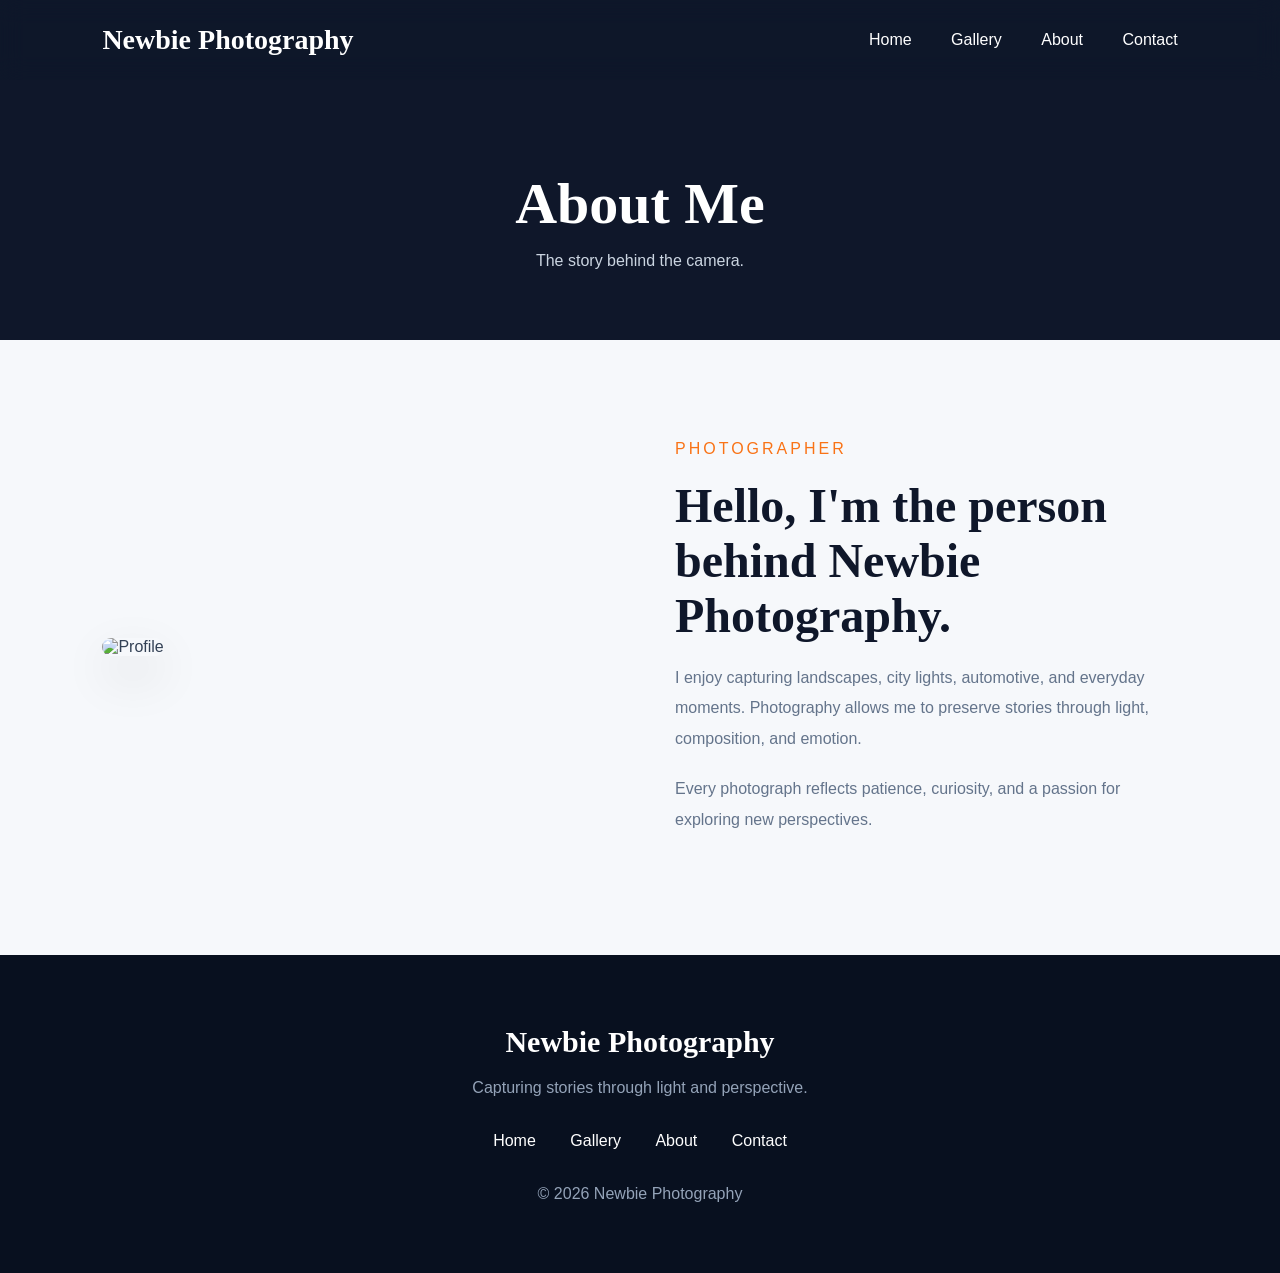
==== about.html @ ba55e7eb "Newbie Photography V2" ====
<!DOCTYPE html>
<html lang="en">

<head>

<meta charset="UTF-8">
<meta name="viewport" content="width=device-width, initial-scale=1.0">

<title>Newbie Photography</title>

<meta name="description" content="Photography portfolio showcasing landscape, street, automotive, nature, and night photography.">

<meta name="keywords" content="Photography, Portfolio, Landscape, Street, Automotive, Nature">

<meta name="author" content="Newbie Photography">

<link rel="icon" href="assets/logo/favicon.png">

<link rel="preconnect" href="https://fonts.googleapis.com">
<link rel="preconnect" href="https://fonts.gstatic.com" crossorigin>

<link rel="stylesheet" href="css/style.css">
<link rel="stylesheet" href="css/responsive.css">

</head>

<body>

<header>

    <div class="logo">Newbie Photography</div>

    <nav id="navbar">

        <a href="index.html">Home</a>
        <a href="gallery.html">Gallery</a>
        <a href="about.html">About</a>
        <a href="contact.html">Contact</a>

    </nav>

    <div class="menu-btn" id="menuBtn">
        ☰
    </div>

</header>

<section class="page-title">

<h1>About Me</h1>

<p>The story behind the camera.</p>

</section>

<section class="about-page">

<div class="about-image">

<img src="assets/images/profile.jpg" alt="Profile">

</div>

<div class="about-info">

<span>Photographer</span>

<h2>Hello, I'm the person behind Newbie Photography.</h2>

<p>

I enjoy capturing landscapes, city lights, automotive, and everyday moments.
Photography allows me to preserve stories through light, composition, and emotion.

</p>

<p>

Every photograph reflects patience, curiosity, and a passion for exploring new perspectives.

</p>

</div>

</section>

<footer>

<h3>Newbie Photography</h3>

<p>Capturing stories through light and perspective.</p>

<div class="footer-menu">

<a href="index.html">Home</a>
<a href="gallery.html">Gallery</a>
<a href="about.html">About</a>
<a href="contact.html">Contact</a>

</div>

<p>© 2026 Newbie Photography</p>

</footer>

</body>
</html>
---- css/style.css ----
*{
    margin:0;
    padding:0;
    box-sizing:border-box;
}

html{
    scroll-behavior:smooth;
}

body{
    font-family:'Poppins',sans-serif;
    background:#F6F8FB;
    color:#334155;
}

/* HEADER */

header{

position:fixed;

top:0;

left:0;

width:100%;

padding:24px 8%;

display:flex;

justify-content:space-between;

align-items:center;

z-index:1000;

background:rgba(15,23,42,.65);

backdrop-filter:blur(12px);

transition:.3s;

}

.logo{

font-size:28px;

font-weight:700;

font-family:'Playfair Display',serif;

color:white;

}

nav a{

margin-left:35px;

text-decoration:none;

color:white;

font-weight:500;

transition:.3s;

}

nav a:hover{

color:#F97316;

}

/* HERO */

.hero{

height:100vh;

background:url("../assets/images/hero.jpg") center center/cover;

display:flex;

align-items:center;

padding:0 8%;

position:relative;

}

.overlay{

position:absolute;

inset:0;

background:linear-gradient(
to right,
rgba(15,23,42,.85),
rgba(15,23,42,.35)
);

}

.hero-content{

position:relative;

width:700px;

margin-left:8%;

color:white;

}

.subtitle{

letter-spacing:4px;

text-transform:uppercase;

color:#F97316;

margin-bottom:18px;

}

.hero h1{

font-size:72px;

line-height:1.1;

font-family:'Playfair Display',serif;

margin-bottom:25px;

}

.description{

font-size:18px;

line-height:1.9;

max-width:600px;

margin-bottom:40px;

color:#E2E8F0;

}

.btn{

display:inline-block;

padding:16px 38px;

background:#F97316;

color:white;

text-decoration:none;

border-radius:50px;

transition:.3s;

}

.btn:hover{

background:#EA580C;

transform:translateY(-5px);

}

/* SECTION */

section{

padding:100px 8%;

}

.section-title{

text-align:center;

margin-bottom:60px;

}

.section-title span{

color:#F97316;

text-transform:uppercase;

letter-spacing:3px;

font-size:14px;

}

.section-title h2{

font-size:42px;

margin-top:10px;

font-family:'Playfair Display',serif;

color:#0F172A;

}

/* CATEGORY */

.category-grid{

display:grid;

grid-template-columns:repeat(3,1fr);

gap:30px;

}

.category-card{

background:white;

padding:35px;

border-radius:20px;

box-shadow:0 15px 40px rgba(0,0,0,.06);

transition:.35s;

}

.category-card:hover{

transform:translateY(-8px);

}

.category-card h3{

margin-bottom:15px;

color:#0F172A;

}

.category-card p{

color:#64748B;

line-height:1.8;

}

/* GALLERY */

.gallery-grid{

display:grid;

grid-template-columns:repeat(2,1fr);

gap:20px;

}

.gallery-grid img{

width:100%;

height:340px;

object-fit:cover;

border-radius:20px;

transition:.35s;

cursor:pointer;

}

.gallery-grid img:hover{

transform:scale(1.03);

}

/* STATS */

.stats{

background:#0F172A;

display:grid;

grid-template-columns:repeat(3,1fr);

text-align:center;

padding:80px 8%;

border-radius:24px;

margin:80px;

}

.stat h2{

font-size:48px;

color:#F97316;

margin-bottom:10px;

}

.stat p{

color:#CBD5E1;

}

.gallery-grid a{
    display:block;
    overflow:hidden;
    border-radius:22px;
}

.gallery-grid img{
    width:100%;
    height:320px;
    object-fit:cover;
    transition:0.4s ease;
    cursor:pointer;
}

.gallery-grid img:hover{
    transform:scale(1.05);
}

/* ABOUT */

.about-preview{

padding:120px 8%;

text-align:center;

}

.about-content{

max-width:760px;

margin:auto;

}

.about-content span{

color:#F97316;

letter-spacing:3px;

text-transform:uppercase;

}

.about-content h2{

font-size:44px;

font-family:'Playfair Display',serif;

margin:20px 0;

color:#0F172A;

}

.about-content p{

line-height:1.9;

color:#64748B;

margin-bottom:35px;

}

/* CTA */

.cta{

background:#0F172A;

padding:100px 8%;

text-align:center;

color:white;

}

.cta h2{

font-size:46px;

font-family:'Playfair Display',serif;

margin-bottom:20px;

}

.cta p{

margin-bottom:35px;

color:#CBD5E1;

}

/* FOOTER */

footer{

padding:70px 8%;

background:#08101F;

text-align:center;

}

footer h3{

color:white;

font-family:'Playfair Display',serif;

font-size:30px;

margin-bottom:20px;

}

footer p{

color:#94A3B8;

}

.footer-menu{

margin:35px 0;

}

.footer-menu a{

margin:0 15px;

color:white;

text-decoration:none;

transition:.3s;

}

.footer-menu a:hover{

color:#F97316;

}

/* TOP BUTTON */

#topBtn{

position:fixed;

right:25px;

bottom:25px;

width:50px;

height:50px;

border:none;

border-radius:50%;

background:#F97316;

color:white;

font-size:22px;

cursor:pointer;

display:none;

}

/* PAGE TITLE */

.page-title{

padding-top:170px;
padding-bottom:70px;

background:#0F172A;

color:white;

text-align:center;

}

.page-title h1{

font-size:58px;

font-family:'Playfair Display',serif;

margin-bottom:15px;

}

.page-title p{

color:#CBD5E1;

}

/* GALLERY */

.gallery-page{

padding:80px 8%;

}

.gallery-grid-page{

display:grid;

grid-template-columns:repeat(4,1fr);

gap:25px;

}

.gallery-grid-page a{

display:block;

overflow:hidden;

border-radius:22px;

}

.gallery-grid-page img{

width:100%;

height:300px;

object-fit:cover;

transition:.35s;

}

.gallery-grid-page img:hover{

transform:scale(1.05);

}

/* ABOUT PAGE */

.about-page{

display:grid;

grid-template-columns:1fr 1fr;

gap:70px;

padding:100px 8%;

align-items:center;

}

.about-image img{

width:100%;

border-radius:24px;

box-shadow:0 20px 50px rgba(0,0,0,.12);

}

.about-info span{

color:#F97316;

letter-spacing:3px;

text-transform:uppercase;

}

.about-info h2{

font-size:48px;

margin:20px 0;

font-family:'Playfair Display',serif;

color:#0F172A;

}

.about-info p{

line-height:1.9;

color:#64748B;

margin-bottom:20px;

}

/* CONTACT */

.contact-page{

display:grid;

grid-template-columns:1fr 1fr;

gap:70px;

padding:100px 8%;

}

.contact-info h2{

font-size:42px;

font-family:'Playfair Display',serif;

margin-bottom:20px;

color:#0F172A;

}

.contact-info>p{

color:#64748B;

line-height:1.8;

margin-bottom:40px;

}

.contact-item{

margin-bottom:30px;

}

.contact-item h3{

margin-bottom:8px;

color:#F97316;

}

.contact-item p{

color:#475569;

}

.contact-form{

background:white;

padding:40px;

border-radius:24px;

box-shadow:0 20px 40px rgba(0,0,0,.08);

}

.contact-form form{

display:flex;

flex-direction:column;

gap:20px;

}

.contact-form input,
.contact-form textarea{

padding:16px;

border:1px solid #E2E8F0;

border-radius:14px;

font-size:15px;

font-family:'Poppins',sans-serif;

outline:none;

transition:.3s;

}

.contact-form input:focus,
.contact-form textarea:focus{

border-color:#F97316;

}

.contact-form button{

border:none;

cursor:pointer;

}

.menu-btn{
    display:none;
    font-size:32px;
    color:white;
    cursor:pointer;
}

header.active{
    background:#0F172A;
}
---- css/responsive.css ----
@media (max-width:768px){

    header{
        padding:20px;
    }

    nav{
        display:none;
    }

    .hero-content{
        margin:30px;
        width:auto;
    }

    .hero h1{
        font-size:44px;
    }

    .description{
        font-size:16px;
    }

    .category-grid{
        grid-template-columns:1fr;
    }

    .gallery-grid{
        grid-template-columns:1fr;
    }

    .stats{
        grid-template-columns:1fr;
        margin:30px;
        gap:40px;
    }

    .about-content h2{
        font-size:34px;
    }

    .cta h2{
        font-size:34px;
    }

    .footer-menu{
        display:flex;
        flex-direction:column;
        gap:18px;
    }

    .gallery-grid-page{
        grid-template-columns:1fr;
    }

.about-page{

grid-template-columns:1fr;

}

.about-info h2{

font-size:34px;

}

.contact-page{

grid-template-columns:1fr;

}

.contact-info h2{

font-size:34px;

}

.contact-form{

padding:25px;

}

.menu-btn{
    display:block;
}

nav{
    display:none;
    position:absolute;
    top:80px;
    left:0;
    width:100%;
    background:#0F172A;
    flex-direction:column;
    padding:25px;
}

nav.active{
    display:flex;
}

nav a{
    margin:15px 0;
}

}
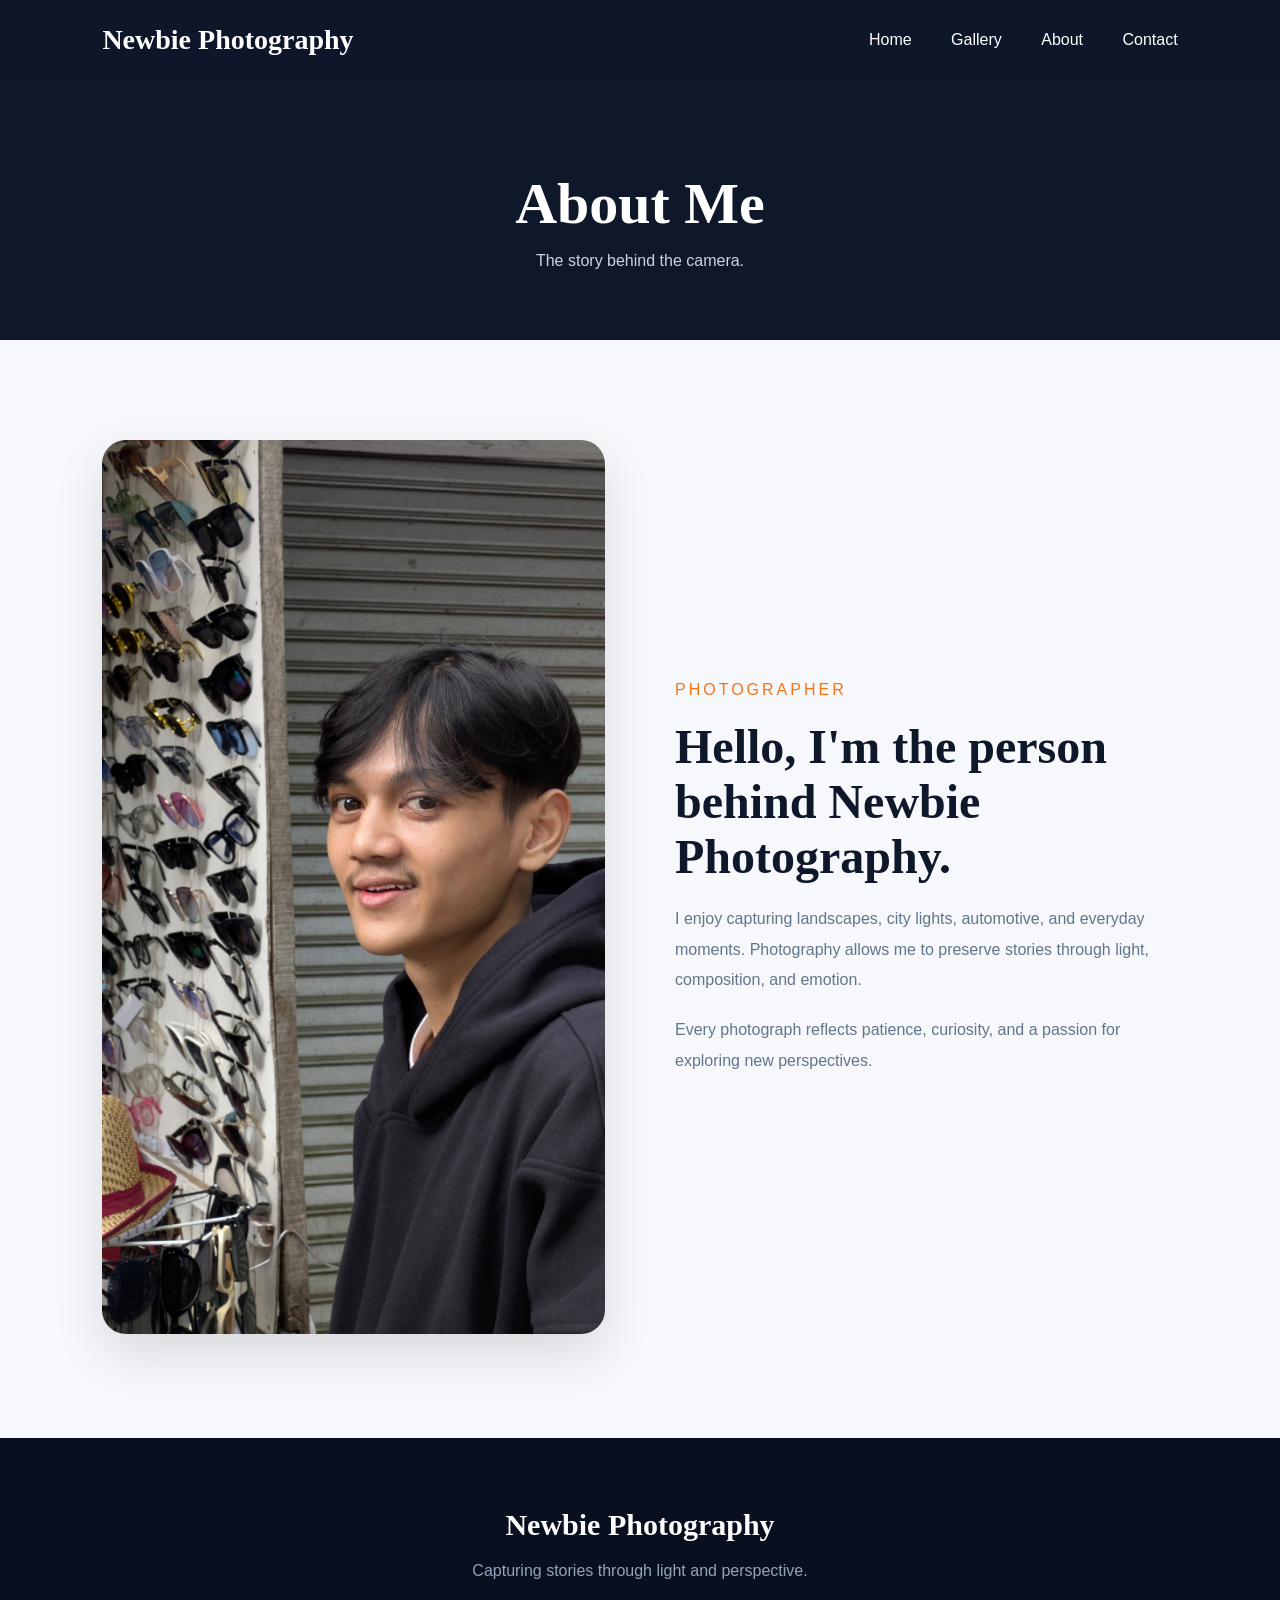
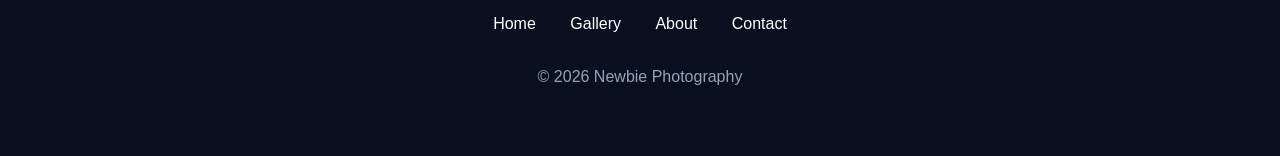
==== commit 113ffe12: "Update website" ====
--- a/about.html
+++ b/about.html
@@ -84,6 +84,8 @@
 
 </section>
 
+<script src="js/script.js"></script>
+
 <footer>
 
 <h3>Newbie Photography</h3>
--- a/css/responsive.css
+++ b/css/responsive.css
@@ -106,4 +106,10 @@
     margin:15px 0;
 }
 
+.hero{
+
+    background:url("../assets/images/hero-mobile.jpg") center center/cover no-repeat;
+
+}
+
 }
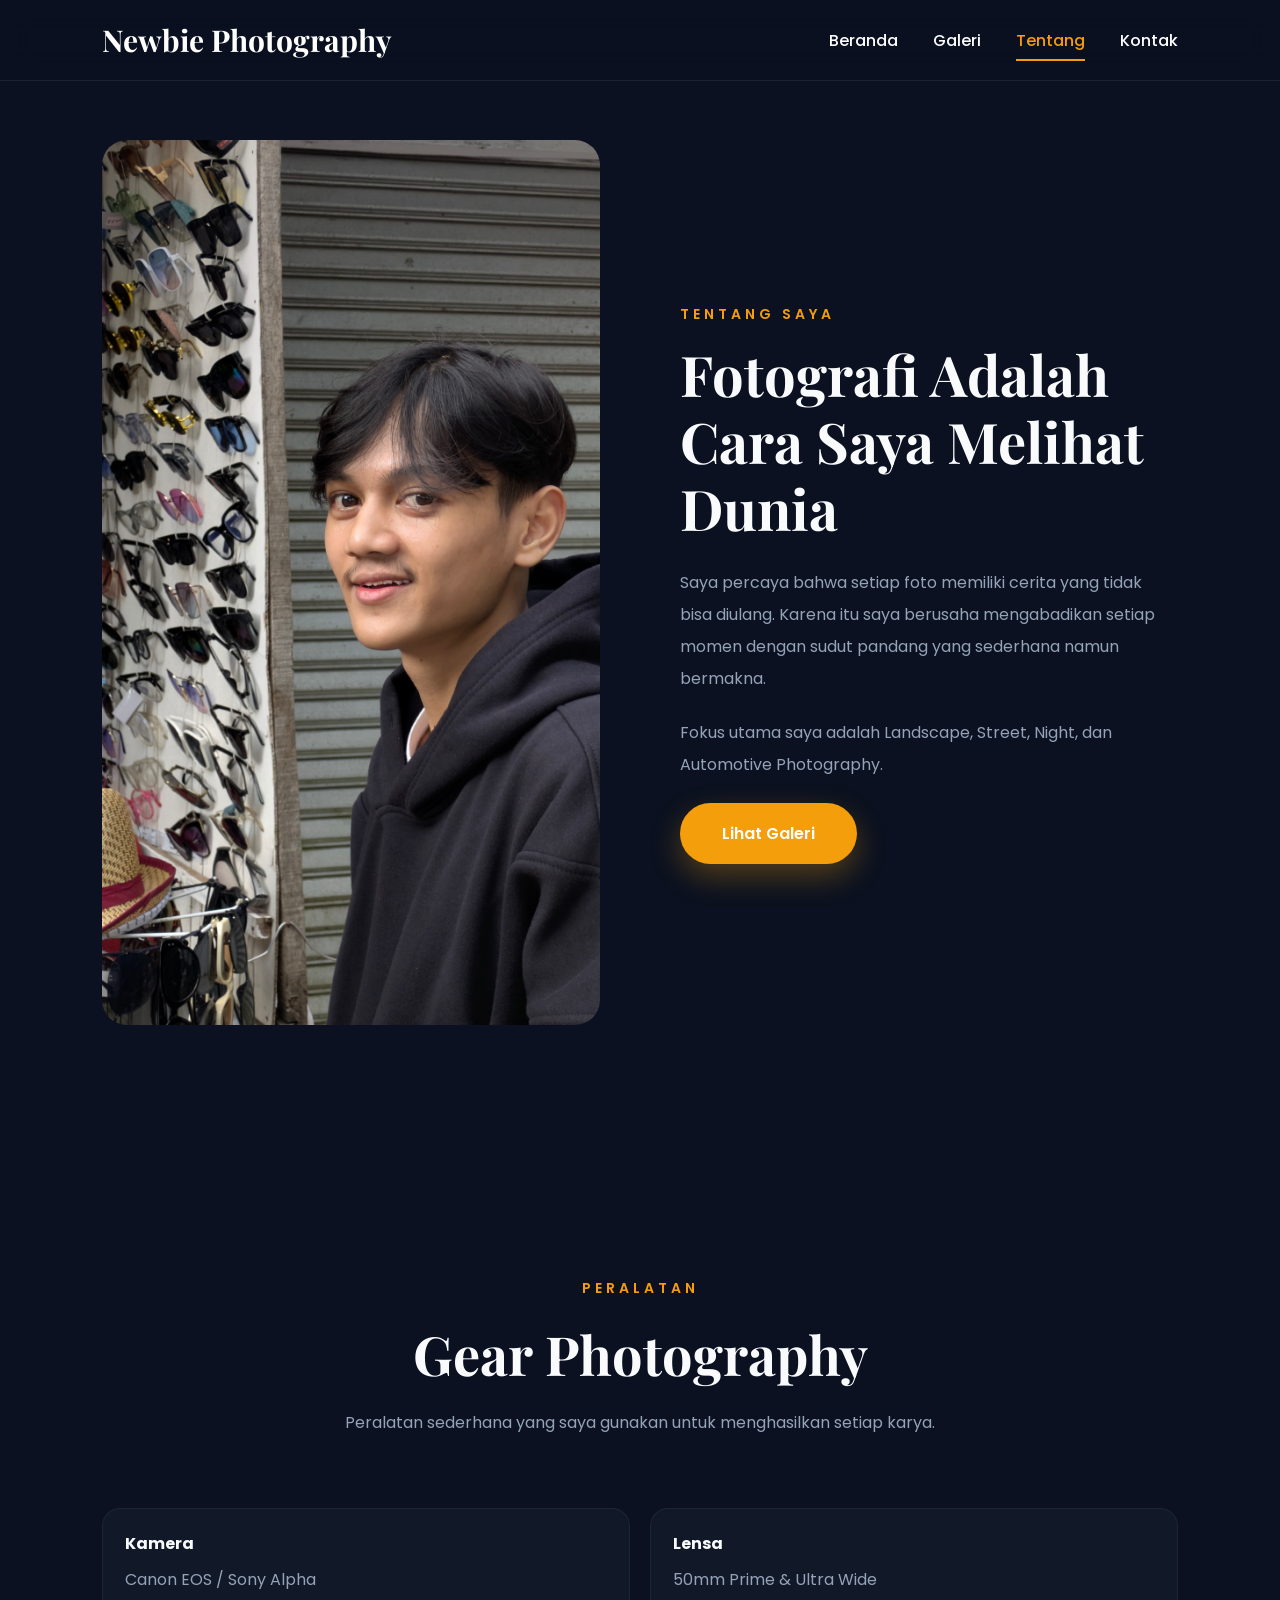
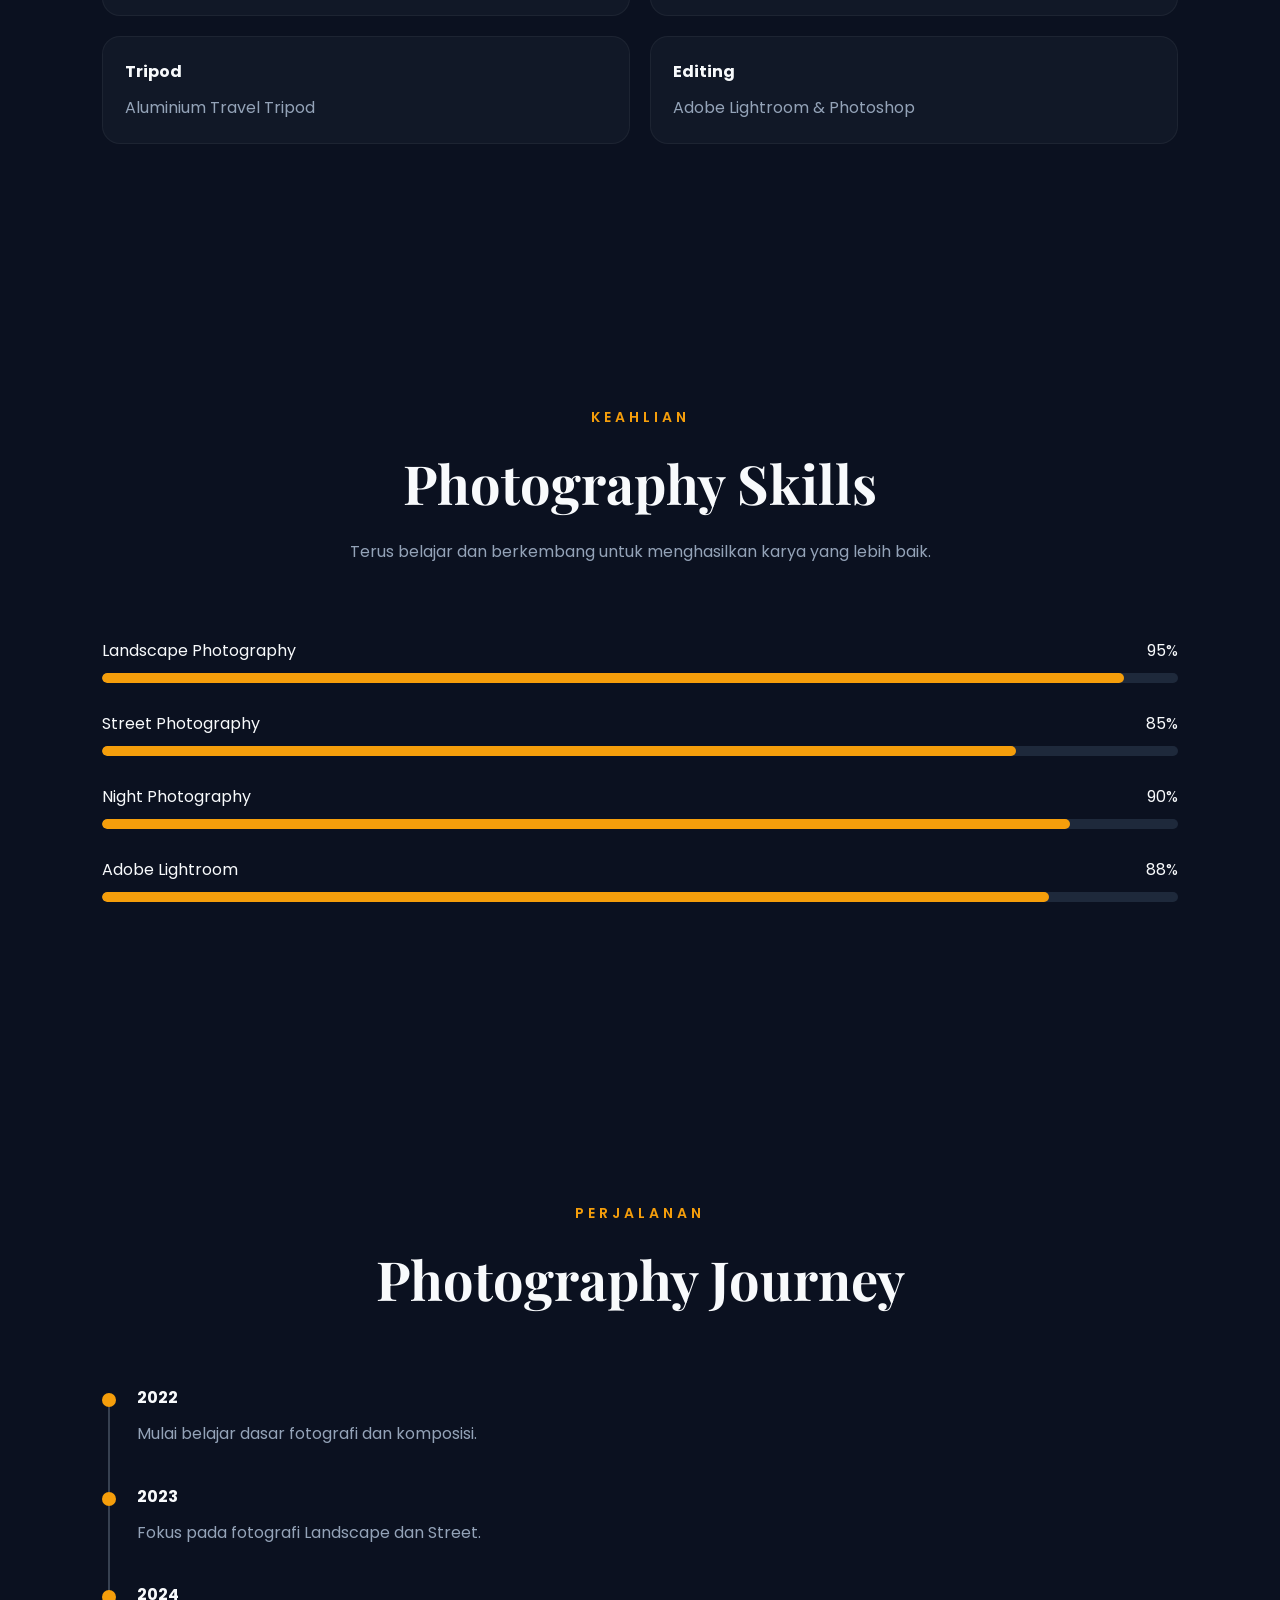
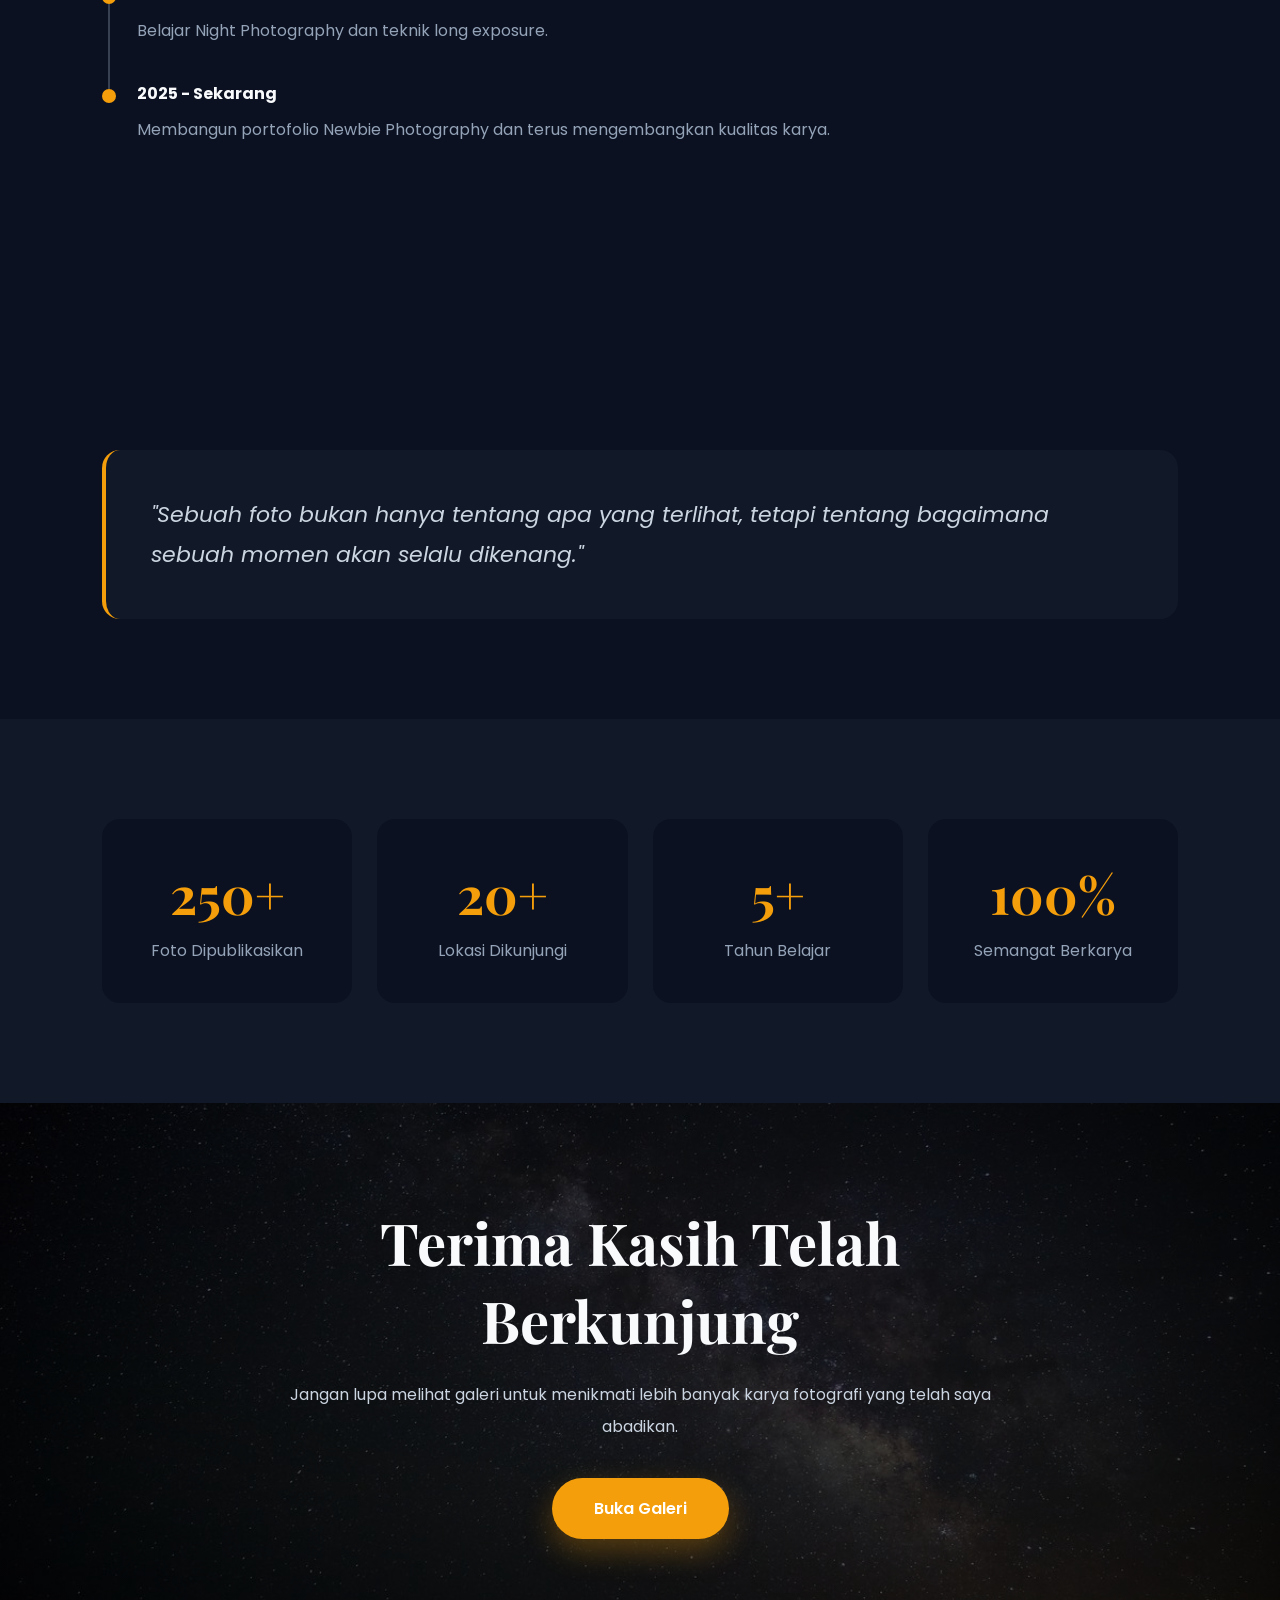
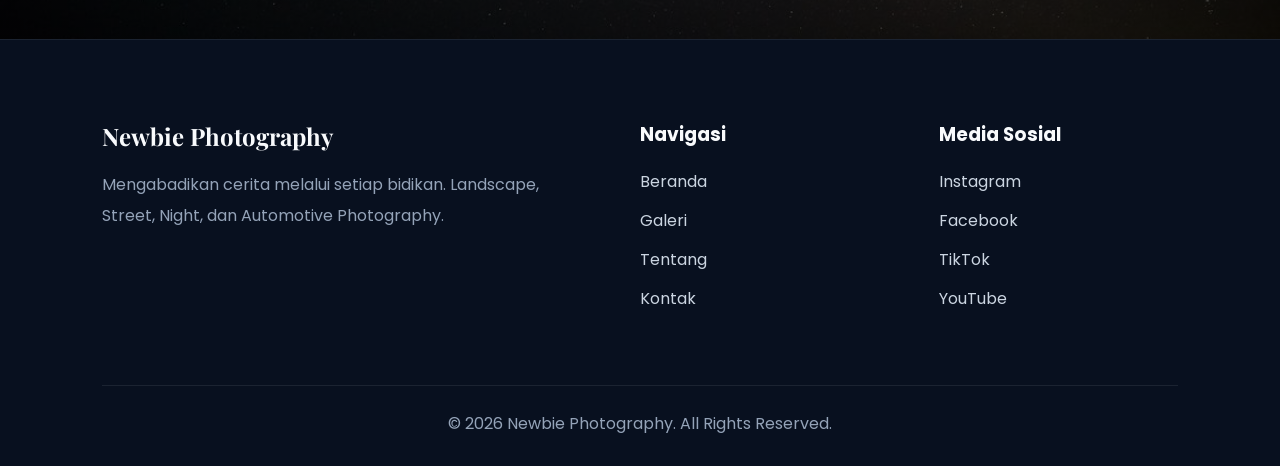
==== commit a33c3618: "Update website" ====
--- a/about.html
+++ b/about.html
@@ -1,109 +1,552 @@
 <!DOCTYPE html>
-<html lang="en">
+<html lang="id">
 
 <head>
 
 <meta charset="UTF-8">
+
 <meta name="viewport" content="width=device-width, initial-scale=1.0">
 
-<title>Newbie Photography</title>
-
-<meta name="description" content="Photography portfolio showcasing landscape, street, automotive, nature, and night photography.">
-
-<meta name="keywords" content="Photography, Portfolio, Landscape, Street, Automotive, Nature">
+<title>Tentang | Newbie Photography</title>
+
+<meta name="description" content="Tentang Newbie Photography">
+
+<meta name="keywords" content="Photography, Landscape, Street, Night, Automotive">
 
 <meta name="author" content="Newbie Photography">
 
-<link rel="icon" href="assets/logo/favicon.png">
+<link rel="icon" type="image/png" href="assets/logo/favicon.png">
 
 <link rel="preconnect" href="https://fonts.googleapis.com">
+
 <link rel="preconnect" href="https://fonts.gstatic.com" crossorigin>
 
+<link href="https://fonts.googleapis.com/css2?family=Poppins:wght@300;400;500;600;700&family=Playfair+Display:wght@600;700&display=swap" rel="stylesheet">
+
 <link rel="stylesheet" href="css/style.css">
+
 <link rel="stylesheet" href="css/responsive.css">
 
 </head>
 
 <body>
 
+<!-- ==========================
+LOADER
+========================== -->
+
+<div id="loader">
+
+<div class="loader-circle"></div>
+
+<h2>Newbie Photography</h2>
+
+</div>
+
+<!-- ==========================
+HEADER
+========================== -->
+
 <header>
 
-    <div class="logo">Newbie Photography</div>
-
-    <nav id="navbar">
-
-        <a href="index.html">Home</a>
-        <a href="gallery.html">Gallery</a>
-        <a href="about.html">About</a>
-        <a href="contact.html">Contact</a>
-
-    </nav>
-
-    <div class="menu-btn" id="menuBtn">
-        ☰
-    </div>
+<div class="logo">
+
+Newbie Photography
+
+</div>
+
+<nav>
+
+<a href="index.html">Beranda</a>
+
+<a href="gallery.html">Galeri</a>
+
+<a href="about.html" class="active">Tentang</a>
+
+<a href="contact.html">Kontak</a>
+
+</nav>
+
+<div class="menu-btn">
+
+☰
+
+</div>
 
 </header>
 
-<section class="page-title">
-
-<h1>About Me</h1>
-
-<p>The story behind the camera.</p>
-
-</section>
-
-<section class="about-page">
+<!-- ==========================
+ABOUT
+========================== -->
+
+<section class="about-page reveal">
+
+<div class="container about-container">
 
 <div class="about-image">
 
-<img src="assets/images/profile.jpg" alt="Profile">
-
-</div>
-
-<div class="about-info">
-
-<span>Photographer</span>
-
-<h2>Hello, I'm the person behind Newbie Photography.</h2>
-
-<p>
-
-I enjoy capturing landscapes, city lights, automotive, and everyday moments.
-Photography allows me to preserve stories through light, composition, and emotion.
-
-</p>
-
-<p>
-
-Every photograph reflects patience, curiosity, and a passion for exploring new perspectives.
-
-</p>
-
-</div>
-
-</section>
+<img src="assets/images/about.jpg" alt="Newbie Photography">
+
+</div>
+
+<div class="about-text">
+
+<span>Tentang Saya</span>
+
+<h2>
+
+Fotografi Adalah Cara Saya
+Melihat Dunia
+
+</h2>
+
+<p>
+
+Saya percaya bahwa setiap foto memiliki cerita yang tidak bisa diulang. Karena itu saya berusaha mengabadikan setiap momen dengan sudut pandang yang sederhana namun bermakna.
+
+</p>
+
+<p>
+
+Fokus utama saya adalah Landscape, Street, Night, dan Automotive Photography.
+
+</p>
+
+<a href="gallery.html" class="btn btn-primary">
+
+Lihat Galeri
+
+</a>
+
+</div>
+
+</div>
+
+</section>
+
+<!-- ==========================
+GEAR
+========================== -->
+
+<section class="gear reveal">
+
+<div class="container">
+
+<div class="section-title">
+
+<span>Peralatan</span>
+
+<h2>Gear Photography</h2>
+
+<p>
+
+Peralatan sederhana yang saya gunakan untuk menghasilkan setiap karya.
+
+</p>
+
+</div>
+
+<div class="gear-grid">
+
+<div class="gear-card">
+
+<h4>Kamera</h4>
+
+<p>
+
+Canon EOS / Sony Alpha
+
+</p>
+
+</div>
+
+<div class="gear-card">
+
+<h4>Lensa</h4>
+
+<p>
+
+50mm Prime & Ultra Wide
+
+</p>
+
+</div>
+
+<div class="gear-card">
+
+<h4>Tripod</h4>
+
+<p>
+
+Aluminium Travel Tripod
+
+</p>
+
+</div>
+
+<div class="gear-card">
+
+<h4>Editing</h4>
+
+<p>
+
+Adobe Lightroom & Photoshop
+
+</p>
+
+</div>
+
+</div>
+
+</div>
+
+</section>
+
+<!-- ==========================
+SKILLS
+========================== -->
+
+<section class="skills reveal">
+
+    <div class="container">
+
+        <div class="section-title">
+
+            <span>Keahlian</span>
+
+            <h2>Photography Skills</h2>
+
+            <p>
+
+                Terus belajar dan berkembang untuk menghasilkan karya yang lebih baik.
+
+            </p>
+
+        </div>
+
+        <div class="skill">
+
+            <div class="skill-title">
+
+                <span>Landscape Photography</span>
+
+                <span>95%</span>
+
+            </div>
+
+            <div class="progress">
+
+                <span style="width:95%"></span>
+
+            </div>
+
+        </div>
+
+        <div class="skill">
+
+            <div class="skill-title">
+
+                <span>Street Photography</span>
+
+                <span>85%</span>
+
+            </div>
+
+            <div class="progress">
+
+                <span style="width:85%"></span>
+
+            </div>
+
+        </div>
+
+        <div class="skill">
+
+            <div class="skill-title">
+
+                <span>Night Photography</span>
+
+                <span>90%</span>
+
+            </div>
+
+            <div class="progress">
+
+                <span style="width:90%"></span>
+
+            </div>
+
+        </div>
+
+        <div class="skill">
+
+            <div class="skill-title">
+
+                <span>Adobe Lightroom</span>
+
+                <span>88%</span>
+
+            </div>
+
+            <div class="progress">
+
+                <span style="width:88%"></span>
+
+            </div>
+
+        </div>
+
+    </div>
+
+</section>
+
+<!-- ==========================
+TIMELINE
+========================== -->
+
+<section class="timeline reveal">
+
+    <div class="container">
+
+        <div class="section-title">
+
+            <span>Perjalanan</span>
+
+            <h2>Photography Journey</h2>
+
+        </div>
+
+        <div class="timeline-item">
+
+            <h4>2022</h4>
+
+            <p>
+
+                Mulai belajar dasar fotografi dan komposisi.
+
+            </p>
+
+        </div>
+
+        <div class="timeline-item">
+
+            <h4>2023</h4>
+
+            <p>
+
+                Fokus pada fotografi Landscape dan Street.
+
+            </p>
+
+        </div>
+
+        <div class="timeline-item">
+
+            <h4>2024</h4>
+
+            <p>
+
+                Belajar Night Photography dan teknik long exposure.
+
+            </p>
+
+        </div>
+
+        <div class="timeline-item">
+
+            <h4>2025 - Sekarang</h4>
+
+            <p>
+
+                Membangun portofolio Newbie Photography dan terus mengembangkan kualitas karya.
+
+            </p>
+
+        </div>
+
+    </div>
+
+</section>
+
+<!-- ==========================
+QUOTE
+========================== -->
+
+<section class="reveal">
+
+    <div class="container">
+
+        <div class="quote">
+
+            <p>
+
+                "Sebuah foto bukan hanya tentang apa yang terlihat, tetapi tentang bagaimana sebuah momen akan selalu dikenang."
+
+            </p>
+
+        </div>
+
+    </div>
+
+</section>
+
+<!-- ==========================
+STATISTICS
+========================== -->
+
+<section class="stats reveal">
+
+    <div class="container">
+
+        <div class="stats-grid">
+
+            <div class="stat-card">
+
+                <h2>250+</h2>
+
+                <p>Foto Dipublikasikan</p>
+
+            </div>
+
+            <div class="stat-card">
+
+                <h2>20+</h2>
+
+                <p>Lokasi Dikunjungi</p>
+
+            </div>
+
+            <div class="stat-card">
+
+                <h2>5+</h2>
+
+                <p>Tahun Belajar</p>
+
+            </div>
+
+            <div class="stat-card">
+
+                <h2>100%</h2>
+
+                <p>Semangat Berkarya</p>
+
+            </div>
+
+        </div>
+
+    </div>
+
+</section>
+
+<!-- ==========================
+CTA
+========================== -->
+
+<section class="cta reveal">
+
+    <div class="container">
+
+        <div class="cta-content">
+
+            <h2>
+
+                Terima Kasih Telah Berkunjung
+
+            </h2>
+
+            <p>
+
+                Jangan lupa melihat galeri untuk menikmati lebih banyak karya fotografi yang telah saya abadikan.
+
+            </p>
+
+            <a href="gallery.html" class="btn btn-primary">
+
+                Buka Galeri
+
+            </a>
+
+        </div>
+
+    </div>
+
+</section>
+
+<!-- ==========================
+FOOTER
+========================== -->
+
+<footer>
+
+    <div class="container footer-container">
+
+        <div class="footer-about">
+
+            <h2>Newbie Photography</h2>
+
+            <p>
+
+                Mengabadikan cerita melalui setiap bidikan.
+                Landscape, Street, Night, dan Automotive Photography.
+
+            </p>
+
+        </div>
+
+        <div class="footer-links">
+
+            <h3>Navigasi</h3>
+
+            <a href="index.html">Beranda</a>
+
+            <a href="gallery.html">Galeri</a>
+
+            <a href="about.html">Tentang</a>
+
+            <a href="contact.html">Kontak</a>
+
+        </div>
+
+        <div class="footer-social">
+
+            <h3>Media Sosial</h3>
+
+            <a href="https://instagram.com" target="_blank">Instagram</a>
+
+            <a href="https://facebook.com" target="_blank">Facebook</a>
+
+            <a href="https://tiktok.com" target="_blank">TikTok</a>
+
+            <a href="https://youtube.com" target="_blank">YouTube</a>
+
+        </div>
+
+    </div>
+
+    <div class="footer-bottom">
+
+        © <span id="year"></span> Newbie Photography. All Rights Reserved.
+
+    </div>
+
+</footer>
+
+<!-- ==========================
+BACK TO TOP
+========================== -->
+
+<button id="topBtn">
+
+↑
+
+</button>
+
+<!-- ==========================
+SCRIPT
+========================== -->
 
 <script src="js/script.js"></script>
 
-<footer>
-
-<h3>Newbie Photography</h3>
-
-<p>Capturing stories through light and perspective.</p>
-
-<div class="footer-menu">
-
-<a href="index.html">Home</a>
-<a href="gallery.html">Gallery</a>
-<a href="about.html">About</a>
-<a href="contact.html">Contact</a>
-
-</div>
-
-<p>© 2026 Newbie Photography</p>
-
-</footer>
-
 </body>
+
 </html>
--- a/css/style.css
+++ b/css/style.css
@@ -1,3 +1,18 @@
+/*====================================================
+  NEWBIE PHOTOGRAPHY V4
+  STYLE.CSS
+====================================================*/
+
+/*==============================
+GOOGLE FONT
+==============================*/
+
+@import url('https://fonts.googleapis.com/css2?family=Poppins:wght@300;400;500;600;700&family=Playfair+Display:wght@600;700&display=swap');
+
+/*==============================
+RESET
+==============================*/
+
 *{
     margin:0;
     padding:0;
@@ -9,777 +24,1930 @@
 }
 
 body{
+    background:#0B1120;
+    color:#F8FAFC;
     font-family:'Poppins',sans-serif;
-    background:#F6F8FB;
-    color:#334155;
-}
-
-/* HEADER */
+    overflow-x:hidden;
+}
+
+/*==============================
+ROOT
+==============================*/
+
+:root{
+
+    --bg:#0B1120;
+    --card:#111827;
+    --primary:#F59E0B;
+    --primary-hover:#D97706;
+    --text:#F8FAFC;
+    --secondary:#94A3B8;
+    --border:rgba(255,255,255,.08);
+
+}
+
+/*==============================
+GLOBAL
+==============================*/
+
+section{
+    padding:100px 8%;
+}
+
+.container{
+    width:100%;
+    max-width:1300px;
+    margin:auto;
+}
+
+img{
+    display:block;
+    width:100%;
+}
+
+a{
+    text-decoration:none;
+    color:inherit;
+}
+
+ul{
+    list-style:none;
+}
+
+/*==============================
+HEADER
+==============================*/
 
 header{
 
-position:fixed;
-
-top:0;
-
-left:0;
-
-width:100%;
-
-padding:24px 8%;
-
-display:flex;
-
-justify-content:space-between;
-
-align-items:center;
-
-z-index:1000;
-
-background:rgba(15,23,42,.65);
-
-backdrop-filter:blur(12px);
-
-transition:.3s;
-
-}
+    position:fixed;
+
+    top:0;
+
+    left:0;
+
+    width:100%;
+
+    padding:20px 8%;
+
+    display:flex;
+
+    justify-content:space-between;
+
+    align-items:center;
+
+    background:rgba(11,17,32,.45);
+
+    backdrop-filter:blur(16px);
+
+    border-bottom:1px solid var(--border);
+
+    z-index:999;
+
+    transition:.35s;
+
+}
+
+header.scrolled{
+
+    background:#08101F;
+
+    box-shadow:0 10px 25px rgba(0,0,0,.35);
+
+}
+
+/*==============================
+LOGO
+==============================*/
 
 .logo{
 
-font-size:28px;
-
-font-weight:700;
-
-font-family:'Playfair Display',serif;
-
-color:white;
+    font-family:'Playfair Display',serif;
+
+    font-size:30px;
+
+    font-weight:700;
+
+    color:white;
+
+    transition:.3s;
+
+}
+
+.logo:hover{
+
+    color:var(--primary);
+
+}
+
+/*==============================
+NAVBAR
+==============================*/
+
+nav{
+
+    display:flex;
+
+    align-items:center;
+
+    gap:35px;
 
 }
 
 nav a{
 
-margin-left:35px;
-
-text-decoration:none;
-
-color:white;
-
-font-weight:500;
-
-transition:.3s;
+    position:relative;
+
+    color:white;
+
+    font-weight:500;
+
+    transition:.3s;
+
+}
+
+nav a::after{
+
+    content:"";
+
+    position:absolute;
+
+    left:0;
+
+    bottom:-8px;
+
+    width:0;
+
+    height:2px;
+
+    background:var(--primary);
+
+    transition:.3s;
 
 }
 
 nav a:hover{
 
-color:#F97316;
-
-}
-
-/* HERO */
+    color:var(--primary);
+
+}
+
+nav a:hover::after{
+
+    width:100%;
+
+}
+
+nav a.active{
+
+    color:var(--primary);
+
+}
+
+nav a.active::after{
+
+    width:100%;
+
+}
+
+/*==============================
+MENU BUTTON
+==============================*/
+
+.menu-btn{
+
+    display:none;
+
+    font-size:34px;
+
+    color:white;
+
+    cursor:pointer;
+
+}
+
+/*==============================
+HERO
+==============================*/
 
 .hero{
 
-height:100vh;
-
-background:url("../assets/images/hero.jpg") center center/cover;
-
-display:flex;
-
-align-items:center;
-
-padding:0 8%;
-
-position:relative;
-
-}
-
-.overlay{
-
-position:absolute;
-
-inset:0;
-
-background:linear-gradient(
-to right,
-rgba(15,23,42,.85),
-rgba(15,23,42,.35)
-);
+    min-height:100vh;
+
+    display:flex;
+
+    align-items:center;
+
+    position:relative;
+
+    background:
+
+    linear-gradient(rgba(0,0,0,.45),rgba(0,0,0,.65)),
+
+    url("../assets/images/hero.jpg");
+
+    background-size:cover;
+
+    background-position:center;
+
+    background-repeat:no-repeat;
+
+}
+
+.hero::before{
+
+    content:"";
+
+    position:absolute;
+
+    inset:0;
+
+    background:rgba(0,0,0,.10);
 
 }
 
 .hero-content{
 
-position:relative;
-
-width:700px;
-
-margin-left:8%;
-
-color:white;
-
-}
-
-.subtitle{
-
-letter-spacing:4px;
-
-text-transform:uppercase;
-
-color:#F97316;
-
-margin-bottom:18px;
+    position:relative;
+
+    z-index:2;
+
+    max-width:720px;
+
+}
+
+.hero-subtitle{
+
+    display:inline-block;
+
+    color:var(--primary);
+
+    letter-spacing:5px;
+
+    text-transform:uppercase;
+
+    font-size:14px;
+
+    font-weight:600;
+
+    margin-bottom:20px;
 
 }
 
 .hero h1{
 
-font-size:72px;
-
-line-height:1.1;
-
-font-family:'Playfair Display',serif;
-
-margin-bottom:25px;
-
-}
-
-.description{
-
-font-size:18px;
-
-line-height:1.9;
-
-max-width:600px;
-
-margin-bottom:40px;
-
-color:#E2E8F0;
+    font-family:'Playfair Display',serif;
+
+    font-size:78px;
+
+    line-height:1.08;
+
+    margin-bottom:25px;
+
+}
+
+.hero p{
+
+    font-size:18px;
+
+    color:#CBD5E1;
+
+    line-height:1.9;
+
+    max-width:620px;
+
+    margin-bottom:45px;
+
+}
+
+/*==============================
+BUTTON
+==============================*/
+
+.hero-buttons{
+
+    display:flex;
+
+    gap:20px;
+
+    flex-wrap:wrap;
 
 }
 
 .btn{
 
-display:inline-block;
-
-padding:16px 38px;
-
-background:#F97316;
-
-color:white;
-
-text-decoration:none;
-
-border-radius:50px;
-
-transition:.3s;
-
-}
-
-.btn:hover{
-
-background:#EA580C;
-
-transform:translateY(-5px);
-
-}
-
-/* SECTION */
-
-section{
-
-padding:100px 8%;
-
-}
+    display:inline-flex;
+
+    align-items:center;
+
+    justify-content:center;
+
+    padding:18px 42px;
+
+    border-radius:50px;
+
+    font-weight:600;
+
+    transition:.35s;
+
+}
+
+.btn-primary{
+
+    background:var(--primary);
+
+    color:white;
+
+    box-shadow:0 12px 30px rgba(245,158,11,.30);
+
+}
+
+.btn-primary:hover{
+
+    background:var(--primary-hover);
+
+    transform:translateY(-5px);
+
+}
+
+.btn-outline{
+
+    border:2px solid white;
+
+    color:white;
+
+}
+
+.btn-outline:hover{
+
+    background:white;
+
+    color:#111827;
+
+}
+
+/*==============================
+SECTION TITLE
+==============================*/
 
 .section-title{
 
-text-align:center;
-
-margin-bottom:60px;
+    text-align:center;
+
+    margin-bottom:70px;
 
 }
 
 .section-title span{
 
-color:#F97316;
-
-text-transform:uppercase;
-
-letter-spacing:3px;
-
-font-size:14px;
+    color:var(--primary);
+
+    letter-spacing:4px;
+
+    text-transform:uppercase;
+
+    font-size:14px;
+
+    font-weight:600;
 
 }
 
 .section-title h2{
 
-font-size:42px;
-
-margin-top:10px;
-
-font-family:'Playfair Display',serif;
-
-color:#0F172A;
-
-}
-
-/* CATEGORY */
+    font-family:'Playfair Display',serif;
+
+    font-size:54px;
+
+    margin:18px 0;
+
+}
+
+.section-title p{
+
+    max-width:650px;
+
+    margin:auto;
+
+    color:var(--secondary);
+
+    line-height:1.9;
+
+}
+
+/*==============================
+SELECTION
+==============================*/
+
+::selection{
+
+    background:#F59E0B;
+
+    color:white;
+
+}
+
+/*==============================
+SCROLLBAR
+==============================*/
+
+::-webkit-scrollbar{
+
+    width:10px;
+
+}
+
+::-webkit-scrollbar-track{
+
+    background:#08101F;
+
+}
+
+::-webkit-scrollbar-thumb{
+
+    background:#F59E0B;
+
+    border-radius:20px;
+
+}
+
+/*====================================================
+  PART 2
+  FEATURED • CATEGORIES • STATS • ABOUT PREVIEW
+====================================================*/
+
+/*==============================
+FEATURED
+==============================*/
+
+.featured{
+
+    background:#111827;
+
+}
+
+.featured-grid{
+
+    display:grid;
+
+    grid-template-columns:repeat(4,1fr);
+
+    gap:25px;
+
+}
+
+.featured-card{
+
+    position:relative;
+
+    overflow:hidden;
+
+    border-radius:20px;
+
+    cursor:pointer;
+
+    transition:.35s;
+
+}
+
+.featured-card img{
+
+    height:420px;
+
+    object-fit:cover;
+
+    transition:.45s;
+
+}
+
+.featured-card:hover{
+
+    transform:translateY(-10px);
+
+    box-shadow:0 20px 40px rgba(0,0,0,.35);
+
+}
+
+.featured-card:hover img{
+
+    transform:scale(1.1);
+
+    filter:brightness(.75);
+
+}
+
+.featured-overlay{
+
+    position:absolute;
+
+    inset:0;
+
+    display:flex;
+
+    flex-direction:column;
+
+    justify-content:flex-end;
+
+    padding:30px;
+
+    background:linear-gradient(transparent,rgba(0,0,0,.9));
+
+    opacity:0;
+
+    transition:.35s;
+
+}
+
+.featured-card:hover .featured-overlay{
+
+    opacity:1;
+
+}
+
+.featured-overlay h3{
+
+    font-size:26px;
+
+    margin-bottom:8px;
+
+}
+
+.featured-overlay p{
+
+    color:#CBD5E1;
+
+    line-height:1.7;
+
+}
+
+/*==============================
+CATEGORIES
+==============================*/
+
+.categories{
+
+    background:#0B1120;
+
+}
 
 .category-grid{
 
-display:grid;
-
-grid-template-columns:repeat(3,1fr);
-
-gap:30px;
+    display:grid;
+
+    grid-template-columns:repeat(4,1fr);
+
+    gap:25px;
 
 }
 
 .category-card{
 
-background:white;
-
-padding:35px;
-
-border-radius:20px;
-
-box-shadow:0 15px 40px rgba(0,0,0,.06);
-
-transition:.35s;
+    background:#111827;
+
+    border-radius:20px;
+
+    padding:45px 30px;
+
+    text-align:center;
+
+    transition:.35s;
+
+    border:1px solid transparent;
 
 }
 
 .category-card:hover{
 
-transform:translateY(-8px);
+    transform:translateY(-10px);
+
+    border-color:#F59E0B;
+
+}
+
+.category-icon{
+
+    font-size:52px;
+
+    margin-bottom:25px;
 
 }
 
 .category-card h3{
 
-margin-bottom:15px;
-
-color:#0F172A;
+    margin-bottom:15px;
 
 }
 
 .category-card p{
 
-color:#64748B;
-
-line-height:1.8;
-
-}
-
-/* GALLERY */
+    color:#94A3B8;
+
+    line-height:1.8;
+
+}
+
+/*==============================
+STATISTICS
+==============================*/
+
+.stats{
+
+    background:#111827;
+
+}
+
+.stats-grid{
+
+    display:grid;
+
+    grid-template-columns:repeat(4,1fr);
+
+    gap:25px;
+
+}
+
+.stat-card{
+
+    background:#0B1120;
+
+    border-radius:18px;
+
+    padding:40px;
+
+    text-align:center;
+
+}
+
+.stat-card h2{
+
+    color:#F59E0B;
+
+    font-size:52px;
+
+    font-family:'Playfair Display',serif;
+
+    margin-bottom:10px;
+
+}
+
+.stat-card p{
+
+    color:#94A3B8;
+
+}
+
+/*==============================
+ABOUT PREVIEW
+==============================*/
+
+.about-preview{
+
+    display:grid;
+
+    grid-template-columns:1fr 1fr;
+
+    gap:70px;
+
+    align-items:center;
+
+}
+
+.about-image{
+
+    overflow:hidden;
+
+    border-radius:25px;
+
+}
+
+.about-image img{
+
+    transition:.45s;
+
+}
+
+.about-image:hover img{
+
+    transform:scale(1.08);
+
+}
+
+.about-content span{
+
+    color:#F59E0B;
+
+    letter-spacing:4px;
+
+    text-transform:uppercase;
+
+    font-size:14px;
+
+    font-weight:600;
+
+}
+
+.about-content h2{
+
+    font-size:54px;
+
+    font-family:'Playfair Display',serif;
+
+    margin:20px 0;
+
+}
+
+.about-content p{
+
+    color:#94A3B8;
+
+    line-height:2;
+
+    margin-bottom:35px;
+
+}
+
+/*==============================
+CTA
+==============================*/
+
+.cta{
+
+    text-align:center;
+
+    background:
+
+    linear-gradient(rgba(0,0,0,.65),rgba(0,0,0,.65)),
+
+    url("../assets/images/cta.jpg");
+
+    background-size:cover;
+
+    background-position:center;
+
+    background-attachment:fixed;
+
+}
+
+.cta-content{
+
+    max-width:750px;
+
+    margin:auto;
+
+}
+
+.cta h2{
+
+    font-family:'Playfair Display',serif;
+
+    font-size:58px;
+
+    margin-bottom:20px;
+
+}
+
+.cta p{
+
+    color:#CBD5E1;
+
+    line-height:2;
+
+    margin-bottom:35px;
+
+}
+
+/*==============================
+HOVER EFFECT
+==============================*/
+
+.featured-card,
+.category-card,
+.stat-card{
+
+    transition:.35s;
+
+}
+
+.stat-card:hover{
+
+    transform:translateY(-8px);
+
+    box-shadow:0 18px 35px rgba(0,0,0,.35);
+
+}
+
+/*====================================================
+  PART 3
+  GALLERY V4
+====================================================*/
+
+/*==============================
+GALLERY PAGE
+==============================*/
+
+.gallery-page{
+
+    background:#0B1120;
+
+    padding:140px 8% 100px;
+
+}
+
+/*==============================
+FILTER
+==============================*/
+
+.gallery-filter{
+
+    display:flex;
+
+    justify-content:center;
+
+    flex-wrap:wrap;
+
+    gap:15px;
+
+    margin:60px 0;
+
+}
+
+.gallery-filter button{
+
+    background:#111827;
+
+    color:#F8FAFC;
+
+    border:none;
+
+    padding:14px 26px;
+
+    border-radius:50px;
+
+    cursor:pointer;
+
+    font-size:15px;
+
+    font-weight:500;
+
+    transition:.35s;
+
+}
+
+.gallery-filter button:hover{
+
+    background:#F59E0B;
+
+    color:#111827;
+
+}
+
+.gallery-filter button.active{
+
+    background:#F59E0B;
+
+    color:#111827;
+
+}
+
+/*==============================
+MASONRY GRID
+==============================*/
 
 .gallery-grid{
 
-display:grid;
-
-grid-template-columns:repeat(2,1fr);
-
-gap:20px;
-
-}
-
-.gallery-grid img{
-
-width:100%;
-
-height:340px;
-
-object-fit:cover;
-
-border-radius:20px;
-
-transition:.35s;
-
-cursor:pointer;
-
-}
-
-.gallery-grid img:hover{
-
-transform:scale(1.03);
-
-}
-
-/* STATS */
-
-.stats{
-
-background:#0F172A;
-
-display:grid;
-
-grid-template-columns:repeat(3,1fr);
-
-text-align:center;
-
-padding:80px 8%;
-
-border-radius:24px;
-
-margin:80px;
-
-}
-
-.stat h2{
-
-font-size:48px;
-
-color:#F97316;
-
-margin-bottom:10px;
-
-}
-
-.stat p{
-
-color:#CBD5E1;
-
-}
-
-.gallery-grid a{
+    columns:4 280px;
+
+    column-gap:20px;
+
+}
+
+.gallery-item{
+
+    position:relative;
+
     display:block;
+
+    margin-bottom:20px;
+
     overflow:hidden;
+
+    border-radius:20px;
+
+    break-inside:avoid;
+
+    cursor:pointer;
+
+    transition:.35s;
+
+}
+
+.gallery-item img{
+
+    width:100%;
+
+    display:block;
+
+    transition:.5s;
+
+}
+
+.gallery-item:hover{
+
+    transform:translateY(-8px);
+
+    box-shadow:0 20px 45px rgba(0,0,0,.35);
+
+}
+
+.gallery-item:hover img{
+
+    transform:scale(1.08);
+
+    filter:brightness(.75);
+
+}
+
+/*==============================
+OVERLAY
+==============================*/
+
+.gallery-overlay{
+
+    position:absolute;
+
+    inset:0;
+
+    display:flex;
+
+    flex-direction:column;
+
+    justify-content:flex-end;
+
+    padding:25px;
+
+    background:linear-gradient(transparent,rgba(0,0,0,.92));
+
+    opacity:0;
+
+    transition:.35s;
+
+}
+
+.gallery-item:hover .gallery-overlay{
+
+    opacity:1;
+
+}
+
+/*==============================
+BADGE
+==============================*/
+
+.badge{
+
+    display:inline-block;
+
+    width:max-content;
+
+    background:#F59E0B;
+
+    color:#111827;
+
+    padding:6px 14px;
+
+    border-radius:50px;
+
+    font-size:12px;
+
+    font-weight:600;
+
+    margin-bottom:12px;
+
+}
+
+.gallery-overlay h3{
+
+    font-size:24px;
+
+    margin-bottom:8px;
+
+}
+
+.gallery-overlay p{
+
+    color:#CBD5E1;
+
+    line-height:1.7;
+
+}
+
+.gallery-overlay span{
+
+    margin-top:18px;
+
+    font-size:26px;
+
+}
+
+/*==============================
+LIGHTBOX
+==============================*/
+
+.glightbox-clean .gslide-description{
+
+    background:#111827 !important;
+
+}
+
+.glightbox-clean .gdesc-inner{
+
+    color:white !important;
+
+}
+
+/*==============================
+LOADING EFFECT
+==============================*/
+
+.gallery-item{
+
+    animation:fadeUp .8s ease;
+
+}
+
+@keyframes fadeUp{
+
+    from{
+
+        opacity:0;
+
+        transform:translateY(30px);
+
+    }
+
+    to{
+
+        opacity:1;
+
+        transform:translateY(0);
+
+    }
+
+}
+
+/*==============================
+PHOTO SHADOW
+==============================*/
+
+.gallery-item::after{
+
+    content:"";
+
+    position:absolute;
+
+    inset:0;
+
+    border-radius:20px;
+
+    box-shadow:inset 0 0 0 1px rgba(255,255,255,.05);
+
+    pointer-events:none;
+
+}
+
+/*====================================================
+  PART 4
+  ABOUT • CONTACT
+====================================================*/
+
+/*==============================
+ABOUT PAGE
+==============================*/
+
+.about-page{
+
+    background:#0B1120;
+
+    padding:140px 8% 100px;
+
+}
+
+.about-container{
+
+    display:grid;
+
+    grid-template-columns:1fr 1fr;
+
+    gap:80px;
+
+    align-items:center;
+
+}
+
+.about-image{
+
+    position:relative;
+
+    overflow:hidden;
+
+    border-radius:25px;
+
+}
+
+.about-image img{
+
+    transition:.5s;
+
+}
+
+.about-image:hover img{
+
+    transform:scale(1.08);
+
+}
+
+.about-text span{
+
+    display:inline-block;
+
+    color:#F59E0B;
+
+    letter-spacing:4px;
+
+    text-transform:uppercase;
+
+    font-size:14px;
+
+    font-weight:600;
+
+    margin-bottom:15px;
+
+}
+
+.about-text h2{
+
+    font-family:'Playfair Display',serif;
+
+    font-size:56px;
+
+    line-height:1.2;
+
+    margin-bottom:25px;
+
+}
+
+.about-text p{
+
+    color:#94A3B8;
+
+    line-height:2;
+
+    margin-bottom:22px;
+
+}
+
+/*==============================
+GEAR
+==============================*/
+
+.gear{
+
+    margin-top:50px;
+
+}
+
+.gear h3{
+
+    margin-bottom:25px;
+
+}
+
+.gear-grid{
+
+    display:grid;
+
+    grid-template-columns:repeat(2,1fr);
+
+    gap:20px;
+
+}
+
+.gear-card{
+
+    background:#111827;
+
+    border-radius:18px;
+
+    padding:22px;
+
+    border:1px solid rgba(255,255,255,.05);
+
+    transition:.35s;
+
+}
+
+.gear-card:hover{
+
+    transform:translateY(-8px);
+
+    border-color:#F59E0B;
+
+}
+
+.gear-card h4{
+
+    margin-bottom:10px;
+
+}
+
+.gear-card p{
+
+    color:#94A3B8;
+
+    line-height:1.7;
+
+}
+
+/*==============================
+TIMELINE
+==============================*/
+
+.timeline{
+
+    margin-top:70px;
+
+}
+
+.timeline h3{
+
+    margin-bottom:30px;
+
+}
+
+.timeline-item{
+
+    position:relative;
+
+    padding-left:35px;
+
+    margin-bottom:35px;
+
+}
+
+.timeline-item::before{
+
+    content:"";
+
+    position:absolute;
+
+    left:0;
+
+    top:8px;
+
+    width:14px;
+
+    height:14px;
+
+    border-radius:50%;
+
+    background:#F59E0B;
+
+}
+
+.timeline-item::after{
+
+    content:"";
+
+    position:absolute;
+
+    left:6px;
+
+    top:22px;
+
+    width:2px;
+
+    height:85px;
+
+    background:#374151;
+
+}
+
+.timeline-item:last-child::after{
+
+    display:none;
+
+}
+
+.timeline-item h4{
+
+    margin-bottom:10px;
+
+}
+
+.timeline-item p{
+
+    color:#94A3B8;
+
+    line-height:1.8;
+
+}
+
+/*==============================
+SKILLS
+==============================*/
+
+.skills{
+
+    margin-top:60px;
+
+}
+
+.skill{
+
+    margin-bottom:28px;
+
+}
+
+.skill-title{
+
+    display:flex;
+
+    justify-content:space-between;
+
+    margin-bottom:10px;
+
+}
+
+.progress{
+
+    height:10px;
+
+    background:#1E293B;
+
+    border-radius:30px;
+
+    overflow:hidden;
+
+}
+
+.progress span{
+
+    display:block;
+
+    height:100%;
+
+    background:#F59E0B;
+
+    border-radius:30px;
+
+}
+
+/*==============================
+QUOTE
+==============================*/
+
+.quote{
+
+    margin-top:70px;
+
+    background:#111827;
+
+    padding:45px;
+
+    border-left:4px solid #F59E0B;
+
+    border-radius:18px;
+
+}
+
+.quote p{
+
+    font-size:22px;
+
+    font-style:italic;
+
+    line-height:1.8;
+
+    color:#CBD5E1;
+
+}
+
+/*==============================
+CONTACT PAGE
+==============================*/
+
+.contact-page{
+
+    background:#0B1120;
+
+    padding:140px 8% 100px;
+
+}
+
+.contact-container{
+
+    display:grid;
+
+    grid-template-columns:1fr 1fr;
+
+    gap:70px;
+
+}
+
+.contact-info h2{
+
+    font-family:'Playfair Display',serif;
+
+    font-size:54px;
+
+    margin-bottom:20px;
+
+}
+
+.contact-info p{
+
+    color:#94A3B8;
+
+    line-height:1.9;
+
+    margin-bottom:35px;
+
+}
+
+.info-box{
+
+    display:flex;
+
+    align-items:flex-start;
+
+    gap:18px;
+
+    margin-bottom:30px;
+
+}
+
+.info-icon{
+
+    width:55px;
+
+    height:55px;
+
+    border-radius:50%;
+
+    background:#111827;
+
+    display:flex;
+
+    align-items:center;
+
+    justify-content:center;
+
+    color:#F59E0B;
+
+    font-size:22px;
+
+}
+
+.info-text h4{
+
+    margin-bottom:8px;
+
+}
+
+.info-text span{
+
+    color:#94A3B8;
+
+}
+
+.contact-form{
+
+    background:#111827;
+
+    padding:40px;
+
     border-radius:22px;
-}
-
-.gallery-grid img{
+
+}
+
+.contact-form form{
+
+    display:flex;
+
+    flex-direction:column;
+
+    gap:20px;
+
+}
+
+.contact-form input,
+
+.contact-form textarea{
+
     width:100%;
-    height:320px;
-    object-fit:cover;
-    transition:0.4s ease;
+
+    padding:18px;
+
+    border:none;
+
+    outline:none;
+
+    border-radius:14px;
+
+    background:#1E293B;
+
+    color:white;
+
+    font-family:'Poppins',sans-serif;
+
+}
+
+.contact-form textarea{
+
+    min-height:180px;
+
+    resize:none;
+
+}
+
+.contact-form input:focus,
+
+.contact-form textarea:focus{
+
+    outline:2px solid #F59E0B;
+
+}
+
+/*====================================================
+  PART 5
+  FOOTER • LOADER • ANIMATION • UTILITIES
+====================================================*/
+
+/*==============================
+FOOTER
+==============================*/
+
+footer{
+
+    background:#08101F;
+
+    padding:80px 8% 30px;
+
+    border-top:1px solid rgba(255,255,255,.08);
+
+}
+
+.footer-container{
+
+    display:grid;
+
+    grid-template-columns:2fr 1fr 1fr;
+
+    gap:60px;
+
+}
+
+.footer-about h2{
+
+    font-family:'Playfair Display',serif;
+
+    margin-bottom:18px;
+
+}
+
+.footer-about p{
+
+    color:#94A3B8;
+
+    line-height:1.9;
+
+}
+
+.footer-links h3,
+
+.footer-social h3{
+
+    margin-bottom:20px;
+
+}
+
+.footer-links a,
+
+.footer-social a{
+
+    display:block;
+
+    color:#CBD5E1;
+
+    margin-bottom:14px;
+
+    transition:.3s;
+
+}
+
+.footer-links a:hover,
+
+.footer-social a:hover{
+
+    color:#F59E0B;
+
+    padding-left:6px;
+
+}
+
+.footer-bottom{
+
+    text-align:center;
+
+    margin-top:60px;
+
+    padding-top:25px;
+
+    border-top:1px solid rgba(255,255,255,.08);
+
+    color:#94A3B8;
+
+}
+
+/*==============================
+BACK TO TOP
+==============================*/
+
+#topBtn{
+
+    position:fixed;
+
+    bottom:30px;
+
+    right:30px;
+
+    width:55px;
+
+    height:55px;
+
+    border:none;
+
+    border-radius:50%;
+
+    background:#F59E0B;
+
+    color:white;
+
+    font-size:22px;
+
     cursor:pointer;
-}
-
-.gallery-grid img:hover{
-    transform:scale(1.05);
-}
-
-/* ABOUT */
-
-.about-preview{
-
-padding:120px 8%;
-
-text-align:center;
-
-}
-
-.about-content{
-
-max-width:760px;
-
-margin:auto;
-
-}
-
-.about-content span{
-
-color:#F97316;
-
-letter-spacing:3px;
-
-text-transform:uppercase;
-
-}
-
-.about-content h2{
-
-font-size:44px;
-
-font-family:'Playfair Display',serif;
-
-margin:20px 0;
-
-color:#0F172A;
-
-}
-
-.about-content p{
-
-line-height:1.9;
-
-color:#64748B;
-
-margin-bottom:35px;
-
-}
-
-/* CTA */
-
-.cta{
-
-background:#0F172A;
-
-padding:100px 8%;
-
-text-align:center;
-
-color:white;
-
-}
-
-.cta h2{
-
-font-size:46px;
-
-font-family:'Playfair Display',serif;
-
-margin-bottom:20px;
-
-}
-
-.cta p{
-
-margin-bottom:35px;
-
-color:#CBD5E1;
-
-}
-
-/* FOOTER */
-
-footer{
-
-padding:70px 8%;
-
-background:#08101F;
-
-text-align:center;
-
-}
-
-footer h3{
-
-color:white;
-
-font-family:'Playfair Display',serif;
-
-font-size:30px;
-
-margin-bottom:20px;
-
-}
-
-footer p{
-
-color:#94A3B8;
-
-}
-
-.footer-menu{
-
-margin:35px 0;
-
-}
-
-.footer-menu a{
-
-margin:0 15px;
-
-color:white;
-
-text-decoration:none;
-
-transition:.3s;
-
-}
-
-.footer-menu a:hover{
-
-color:#F97316;
-
-}
-
-/* TOP BUTTON */
-
-#topBtn{
-
-position:fixed;
-
-right:25px;
-
-bottom:25px;
-
-width:50px;
-
-height:50px;
-
-border:none;
-
-border-radius:50%;
-
-background:#F97316;
-
-color:white;
-
-font-size:22px;
-
-cursor:pointer;
-
-display:none;
-
-}
-
-/* PAGE TITLE */
-
-.page-title{
-
-padding-top:170px;
-padding-bottom:70px;
-
-background:#0F172A;
-
-color:white;
-
-text-align:center;
-
-}
-
-.page-title h1{
-
-font-size:58px;
-
-font-family:'Playfair Display',serif;
-
-margin-bottom:15px;
-
-}
-
-.page-title p{
-
-color:#CBD5E1;
-
-}
-
-/* GALLERY */
-
-.gallery-page{
-
-padding:80px 8%;
-
-}
-
-.gallery-grid-page{
-
-display:grid;
-
-grid-template-columns:repeat(4,1fr);
-
-gap:25px;
-
-}
-
-.gallery-grid-page a{
-
-display:block;
-
-overflow:hidden;
-
-border-radius:22px;
-
-}
-
-.gallery-grid-page img{
-
-width:100%;
-
-height:300px;
-
-object-fit:cover;
-
-transition:.35s;
-
-}
-
-.gallery-grid-page img:hover{
-
-transform:scale(1.05);
-
-}
-
-/* ABOUT PAGE */
-
-.about-page{
-
-display:grid;
-
-grid-template-columns:1fr 1fr;
-
-gap:70px;
-
-padding:100px 8%;
-
-align-items:center;
-
-}
-
-.about-image img{
-
-width:100%;
-
-border-radius:24px;
-
-box-shadow:0 20px 50px rgba(0,0,0,.12);
-
-}
-
-.about-info span{
-
-color:#F97316;
-
-letter-spacing:3px;
-
-text-transform:uppercase;
-
-}
-
-.about-info h2{
-
-font-size:48px;
-
-margin:20px 0;
-
-font-family:'Playfair Display',serif;
-
-color:#0F172A;
-
-}
-
-.about-info p{
-
-line-height:1.9;
-
-color:#64748B;
-
-margin-bottom:20px;
-
-}
-
-/* CONTACT */
-
-.contact-page{
-
-display:grid;
-
-grid-template-columns:1fr 1fr;
-
-gap:70px;
-
-padding:100px 8%;
-
-}
-
-.contact-info h2{
-
-font-size:42px;
-
-font-family:'Playfair Display',serif;
-
-margin-bottom:20px;
-
-color:#0F172A;
-
-}
-
-.contact-info>p{
-
-color:#64748B;
-
-line-height:1.8;
-
-margin-bottom:40px;
-
-}
-
-.contact-item{
-
-margin-bottom:30px;
-
-}
-
-.contact-item h3{
-
-margin-bottom:8px;
-
-color:#F97316;
-
-}
-
-.contact-item p{
-
-color:#475569;
-
-}
-
-.contact-form{
-
-background:white;
-
-padding:40px;
-
-border-radius:24px;
-
-box-shadow:0 20px 40px rgba(0,0,0,.08);
-
-}
-
-.contact-form form{
-
-display:flex;
-
-flex-direction:column;
-
-gap:20px;
-
-}
-
-.contact-form input,
-.contact-form textarea{
-
-padding:16px;
-
-border:1px solid #E2E8F0;
-
-border-radius:14px;
-
-font-size:15px;
-
-font-family:'Poppins',sans-serif;
-
-outline:none;
-
-transition:.3s;
-
-}
-
-.contact-form input:focus,
-.contact-form textarea:focus{
-
-border-color:#F97316;
-
-}
-
-.contact-form button{
-
-border:none;
-
-cursor:pointer;
-
-}
-
-.menu-btn{
+
     display:none;
-    font-size:32px;
-    color:white;
-    cursor:pointer;
-}
-
-header.active{
-    background:#0F172A;
-}+
+    z-index:999;
+
+    transition:.35s;
+
+    box-shadow:0 15px 35px rgba(0,0,0,.35);
+
+}
+
+#topBtn:hover{
+
+    transform:translateY(-6px);
+
+    background:#D97706;
+
+}
+
+/*==============================
+LOADER
+==============================*/
+
+#loader{
+
+    position:fixed;
+
+    inset:0;
+
+    background:#0B1120;
+
+    display:flex;
+
+    justify-content:center;
+
+    align-items:center;
+
+    flex-direction:column;
+
+    z-index:99999;
+
+    transition:.6s;
+
+}
+
+.loader-circle{
+
+    width:70px;
+
+    height:70px;
+
+    border:5px solid rgba(255,255,255,.15);
+
+    border-top:5px solid #F59E0B;
+
+    border-radius:50%;
+
+    animation:spin 1s linear infinite;
+
+    margin-bottom:25px;
+
+}
+
+#loader h2{
+
+    font-family:'Playfair Display',serif;
+
+    font-size:28px;
+
+}
+
+@keyframes spin{
+
+    to{
+
+        transform:rotate(360deg);
+
+    }
+
+}
+
+/*==============================
+REVEAL
+==============================*/
+
+.reveal{
+
+    opacity:0;
+
+    transform:translateY(40px);
+
+    transition:1s;
+
+}
+
+.reveal.active{
+
+    opacity:1;
+
+    transform:translateY(0);
+
+}
+
+/*==============================
+GLOBAL HOVER
+==============================*/
+
+img{
+
+    transition:.35s;
+
+}
+
+button{
+
+    transition:.3s;
+
+}
+
+input{
+
+    transition:.3s;
+
+}
+
+textarea{
+
+    transition:.3s;
+
+}
+
+/*==============================
+UTILITY
+==============================*/
+
+.text-center{
+
+    text-align:center;
+
+}
+
+.mt-1{
+
+    margin-top:10px;
+
+}
+
+.mt-2{
+
+    margin-top:20px;
+
+}
+
+.mt-3{
+
+    margin-top:30px;
+
+}
+
+.mt-4{
+
+    margin-top:40px;
+
+}
+
+.mb-1{
+
+    margin-bottom:10px;
+
+}
+
+.mb-2{
+
+    margin-bottom:20px;
+
+}
+
+.mb-3{
+
+    margin-bottom:30px;
+
+}
+
+.mb-4{
+
+    margin-bottom:40px;
+
+}
+
+.hidden{
+
+    display:none;
+
+}
+
+.flex{
+
+    display:flex;
+
+}
+
+.grid{
+
+    display:grid;
+
+}
+
+/*==============================
+SMOOTH EFFECT
+==============================*/
+
+.card{
+
+    transition:.35s;
+
+}
+
+.card:hover{
+
+    transform:translateY(-8px);
+
+}
+
+/*==============================
+GLASS CARD
+==============================*/
+
+.glass{
+
+    background:rgba(255,255,255,.05);
+
+    backdrop-filter:blur(15px);
+
+    border:1px solid rgba(255,255,255,.08);
+
+}
+
+/*==============================
+TEXT COLOR
+==============================*/
+
+.text-primary{
+
+    color:#F59E0B;
+
+}
+
+.text-secondary{
+
+    color:#94A3B8;
+
+}
+
+/*==============================
+END STYLE.CSS
+==============================*/
--- a/css/responsive.css
+++ b/css/responsive.css
@@ -1,114 +1,687 @@
+/*====================================================
+  NEWBIE PHOTOGRAPHY V4
+  RESPONSIVE.CSS
+====================================================*/
+
+/*====================================================
+  LAPTOP
+  1200px
+====================================================*/
+
+@media (max-width:1200px){
+
+section{
+
+    padding:90px 6%;
+
+}
+
+header{
+
+    padding:18px 6%;
+
+}
+
+.hero h1{
+
+    font-size:64px;
+
+}
+
+.section-title h2{
+
+    font-size:48px;
+
+}
+
+.about-text h2{
+
+    font-size:48px;
+
+}
+
+.contact-info h2{
+
+    font-size:48px;
+
+}
+
+}
+
+/*====================================================
+  SMALL LAPTOP
+  992px
+====================================================*/
+
+@media (max-width:992px){
+
+section{
+
+    padding:80px 5%;
+
+}
+
+/*==============================
+HEADER
+==============================*/
+
+header{
+
+    padding:18px 5%;
+
+}
+
+.logo{
+
+    font-size:26px;
+
+}
+
+/*==============================
+NAVBAR
+==============================*/
+
+nav{
+
+    position:fixed;
+
+    top:80px;
+
+    right:-100%;
+
+    width:260px;
+
+    background:#111827;
+
+    border-radius:18px;
+
+    display:flex;
+
+    flex-direction:column;
+
+    padding:25px;
+
+    gap:25px;
+
+    transition:.35s;
+
+    box-shadow:0 20px 40px rgba(0,0,0,.35);
+
+}
+
+nav.active{
+
+    right:20px;
+
+}
+
+.menu-btn{
+
+    display:block;
+
+}
+
+/*==============================
+HERO
+==============================*/
+
+.hero{
+
+    text-align:center;
+
+    justify-content:center;
+
+}
+
+.hero-content{
+
+    margin:auto;
+
+}
+
+.hero h1{
+
+    font-size:58px;
+
+}
+
+.hero p{
+
+    margin:auto;
+
+    margin-bottom:40px;
+
+}
+
+.hero-buttons{
+
+    justify-content:center;
+
+}
+
+/*==============================
+HOME
+==============================*/
+
+.featured-grid{
+
+    grid-template-columns:repeat(2,1fr);
+
+}
+
+.category-grid{
+
+    grid-template-columns:repeat(2,1fr);
+
+}
+
+.stats-grid{
+
+    grid-template-columns:repeat(2,1fr);
+
+}
+
+.about-preview{
+
+    grid-template-columns:1fr;
+
+    text-align:center;
+
+}
+
+.about-image{
+
+    max-width:650px;
+
+    margin:auto;
+
+}
+
+.about-content{
+
+    max-width:700px;
+
+    margin:auto;
+
+}
+
+.cta h2{
+
+    font-size:46px;
+
+}
+
+}
+
+/*====================================================
+  TABLET
+  768px
+====================================================*/
+
 @media (max-width:768px){
 
-    header{
-        padding:20px;
-    }
-
-    nav{
-        display:none;
-    }
-
-    .hero-content{
-        margin:30px;
-        width:auto;
-    }
-
-    .hero h1{
-        font-size:44px;
-    }
-
-    .description{
-        font-size:16px;
-    }
-
-    .category-grid{
-        grid-template-columns:1fr;
-    }
-
-    .gallery-grid{
-        grid-template-columns:1fr;
-    }
-
-    .stats{
-        grid-template-columns:1fr;
-        margin:30px;
-        gap:40px;
-    }
-
-    .about-content h2{
-        font-size:34px;
-    }
-
-    .cta h2{
-        font-size:34px;
-    }
-
-    .footer-menu{
-        display:flex;
-        flex-direction:column;
-        gap:18px;
-    }
-
-    .gallery-grid-page{
-        grid-template-columns:1fr;
-    }
-
-.about-page{
-
-grid-template-columns:1fr;
-
-}
-
-.about-info h2{
-
-font-size:34px;
-
-}
-
-.contact-page{
-
-grid-template-columns:1fr;
+.hero{
+
+    background:
+
+    linear-gradient(rgba(0,0,0,.55),rgba(0,0,0,.75)),
+
+    url("../assets/images/hero-mobile.jpg");
+
+    background-size:cover;
+
+    background-position:center;
+
+}
+
+.hero h1{
+
+    font-size:46px;
+
+}
+
+.hero p{
+
+    font-size:16px;
+
+}
+
+.section-title h2{
+
+    font-size:40px;
+
+}
+
+.btn{
+
+    width:100%;
+
+}
+
+.hero-buttons{
+
+    flex-direction:column;
+
+}
+
+.featured-grid{
+
+    grid-template-columns:1fr;
+
+}
+
+.category-grid{
+
+    grid-template-columns:1fr;
+
+}
+
+.stats-grid{
+
+    grid-template-columns:1fr;
+
+}
+
+.footer-container{
+
+    grid-template-columns:1fr;
+
+    text-align:center;
+
+}
+
+/*====================================================
+  RESPONSIVE PART 2
+  ABOUT • GALLERY • CONTACT • SMALL DEVICES
+====================================================*/
+
+/*==============================
+ABOUT
+==============================*/
+
+@media (max-width:768px){
+
+.about-container{
+
+    grid-template-columns:1fr;
+
+    gap:50px;
+
+}
+
+.about-text{
+
+    text-align:center;
+
+}
+
+.about-text h2{
+
+    font-size:40px;
+
+}
+
+.about-text p{
+
+    font-size:16px;
+
+}
+
+.gear-grid{
+
+    grid-template-columns:1fr;
+
+}
+
+.timeline{
+
+    margin-top:50px;
+
+}
+
+.quote{
+
+    padding:30px;
+
+}
+
+.quote p{
+
+    font-size:18px;
+
+}
+
+.skills{
+
+    margin-top:40px;
+
+}
+
+}
+
+/*==============================
+CONTACT
+==============================*/
+
+@media (max-width:768px){
+
+.contact-container{
+
+    grid-template-columns:1fr;
+
+    gap:50px;
+
+}
+
+.contact-info{
+
+    text-align:center;
+
+}
+
+.info-box{
+
+    justify-content:center;
+
+}
+
+.contact-form{
+
+    padding:30px;
 
 }
 
 .contact-info h2{
 
-font-size:34px;
+    font-size:40px;
+
+}
+
+}
+
+/*==============================
+GALLERY
+==============================*/
+
+@media (max-width:768px){
+
+.gallery-page{
+
+    padding-top:120px;
+
+}
+
+.gallery-grid{
+
+    columns:2 160px;
+
+    column-gap:15px;
+
+}
+
+.gallery-item{
+
+    margin-bottom:15px;
+
+}
+
+.gallery-overlay{
+
+    padding:18px;
+
+}
+
+.gallery-overlay h3{
+
+    font-size:18px;
+
+}
+
+.gallery-overlay p{
+
+    font-size:14px;
+
+}
+
+.badge{
+
+    font-size:11px;
+
+    padding:5px 12px;
+
+}
+
+}
+
+/*==============================
+SMALL PHONE
+==============================*/
+
+@media (max-width:480px){
+
+header{
+
+    padding:16px 5%;
+
+}
+
+.logo{
+
+    font-size:22px;
+
+}
+
+nav{
+
+    width:210px;
+
+    right:-220px;
+
+}
+
+nav.active{
+
+    right:15px;
+
+}
+
+.hero{
+
+    min-height:90vh;
+
+}
+
+.hero h1{
+
+    font-size:36px;
+
+}
+
+.hero-subtitle{
+
+    font-size:12px;
+
+    letter-spacing:3px;
+
+}
+
+.hero p{
+
+    font-size:15px;
+
+    line-height:1.8;
+
+}
+
+.section-title h2{
+
+    font-size:32px;
+
+}
+
+.about-text h2{
+
+    font-size:32px;
+
+}
+
+.contact-info h2{
+
+    font-size:32px;
+
+}
+
+.cta h2{
+
+    font-size:34px;
+
+}
+
+.footer-about h2{
+
+    font-size:28px;
+
+}
+
+.btn{
+
+    padding:16px 24px;
+
+    font-size:15px;
+
+}
+
+.gallery-grid{
+
+    columns:1;
+
+}
+
+.gallery-filter{
+
+    gap:8px;
+
+}
+
+.gallery-filter button{
+
+    padding:10px 16px;
+
+    font-size:13px;
+
+}
+
+}
+
+/*==============================
+IPHONE SE / VERY SMALL DEVICE
+==============================*/
+
+@media (max-width:375px){
+
+.hero h1{
+
+    font-size:30px;
+
+}
+
+.hero p{
+
+    font-size:14px;
+
+}
+
+.section-title h2{
+
+    font-size:28px;
+
+}
+
+.logo{
+
+    font-size:20px;
+
+}
+
+.btn{
+
+    font-size:14px;
 
 }
 
 .contact-form{
 
-padding:25px;
-
-}
-
-.menu-btn{
-    display:block;
-}
-
-nav{
-    display:none;
-    position:absolute;
-    top:80px;
-    left:0;
-    width:100%;
-    background:#0F172A;
-    flex-direction:column;
-    padding:25px;
-}
-
-nav.active{
-    display:flex;
-}
-
-nav a{
-    margin:15px 0;
-}
+    padding:20px;
+
+}
+
+}
+
+/*==============================
+LANDSCAPE PHONE
+==============================*/
+
+@media (max-height:500px) and (orientation:landscape){
 
 .hero{
 
-    background:url("../assets/images/hero-mobile.jpg") center center/cover no-repeat;
+    min-height:120vh;
+
+}
+
+.hero h1{
+
+    font-size:42px;
+
+}
+
+.hero-buttons{
+
+    flex-direction:row;
+
+}
+
+}
+
+/*==============================
+BACK TO TOP
+==============================*/
+
+@media (max-width:768px){
+
+#topBtn{
+
+    width:48px;
+
+    height:48px;
+
+    font-size:18px;
+
+    right:20px;
+
+    bottom:20px;
+
+}
+
+}
+
+/*==============================
+LOADER
+==============================*/
+
+@media (max-width:768px){
+
+.loader-circle{
+
+    width:55px;
+
+    height:55px;
+
+}
+
+#loader h2{
+
+    font-size:22px;
 
 }
 
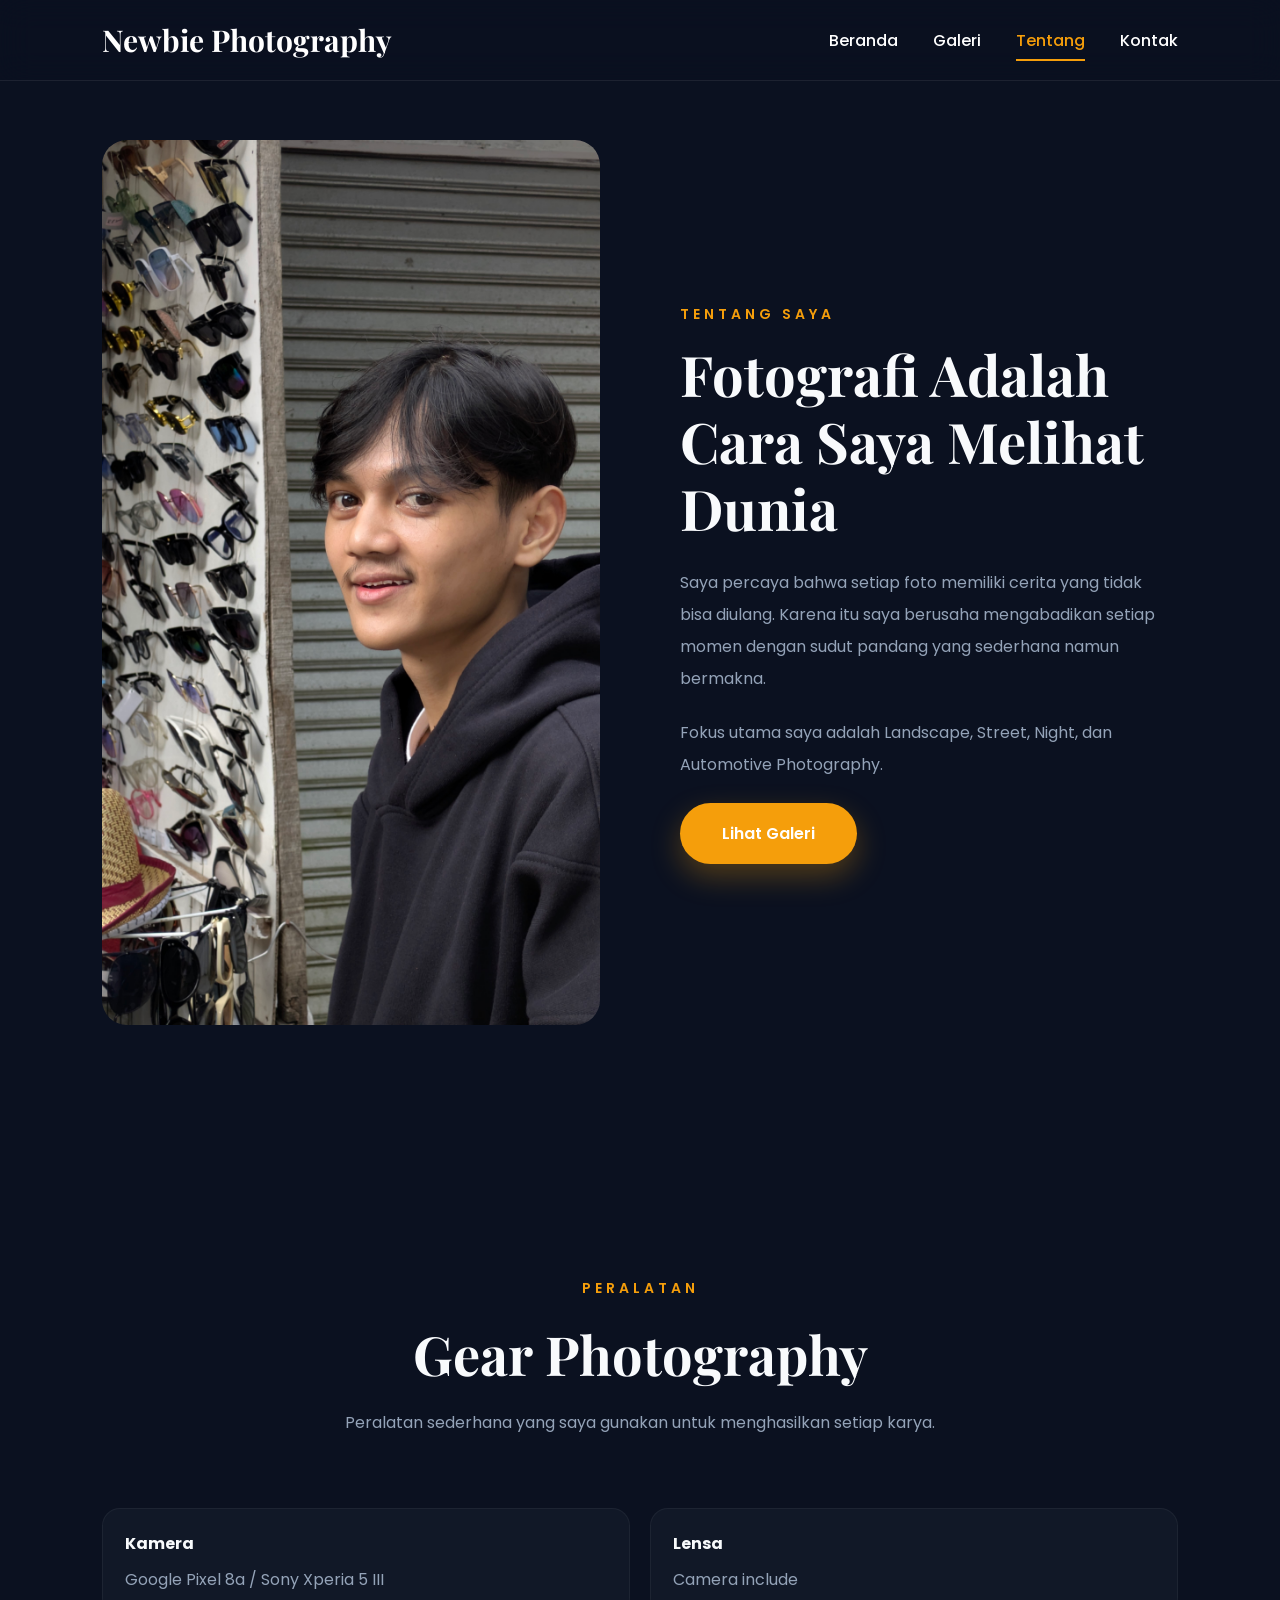
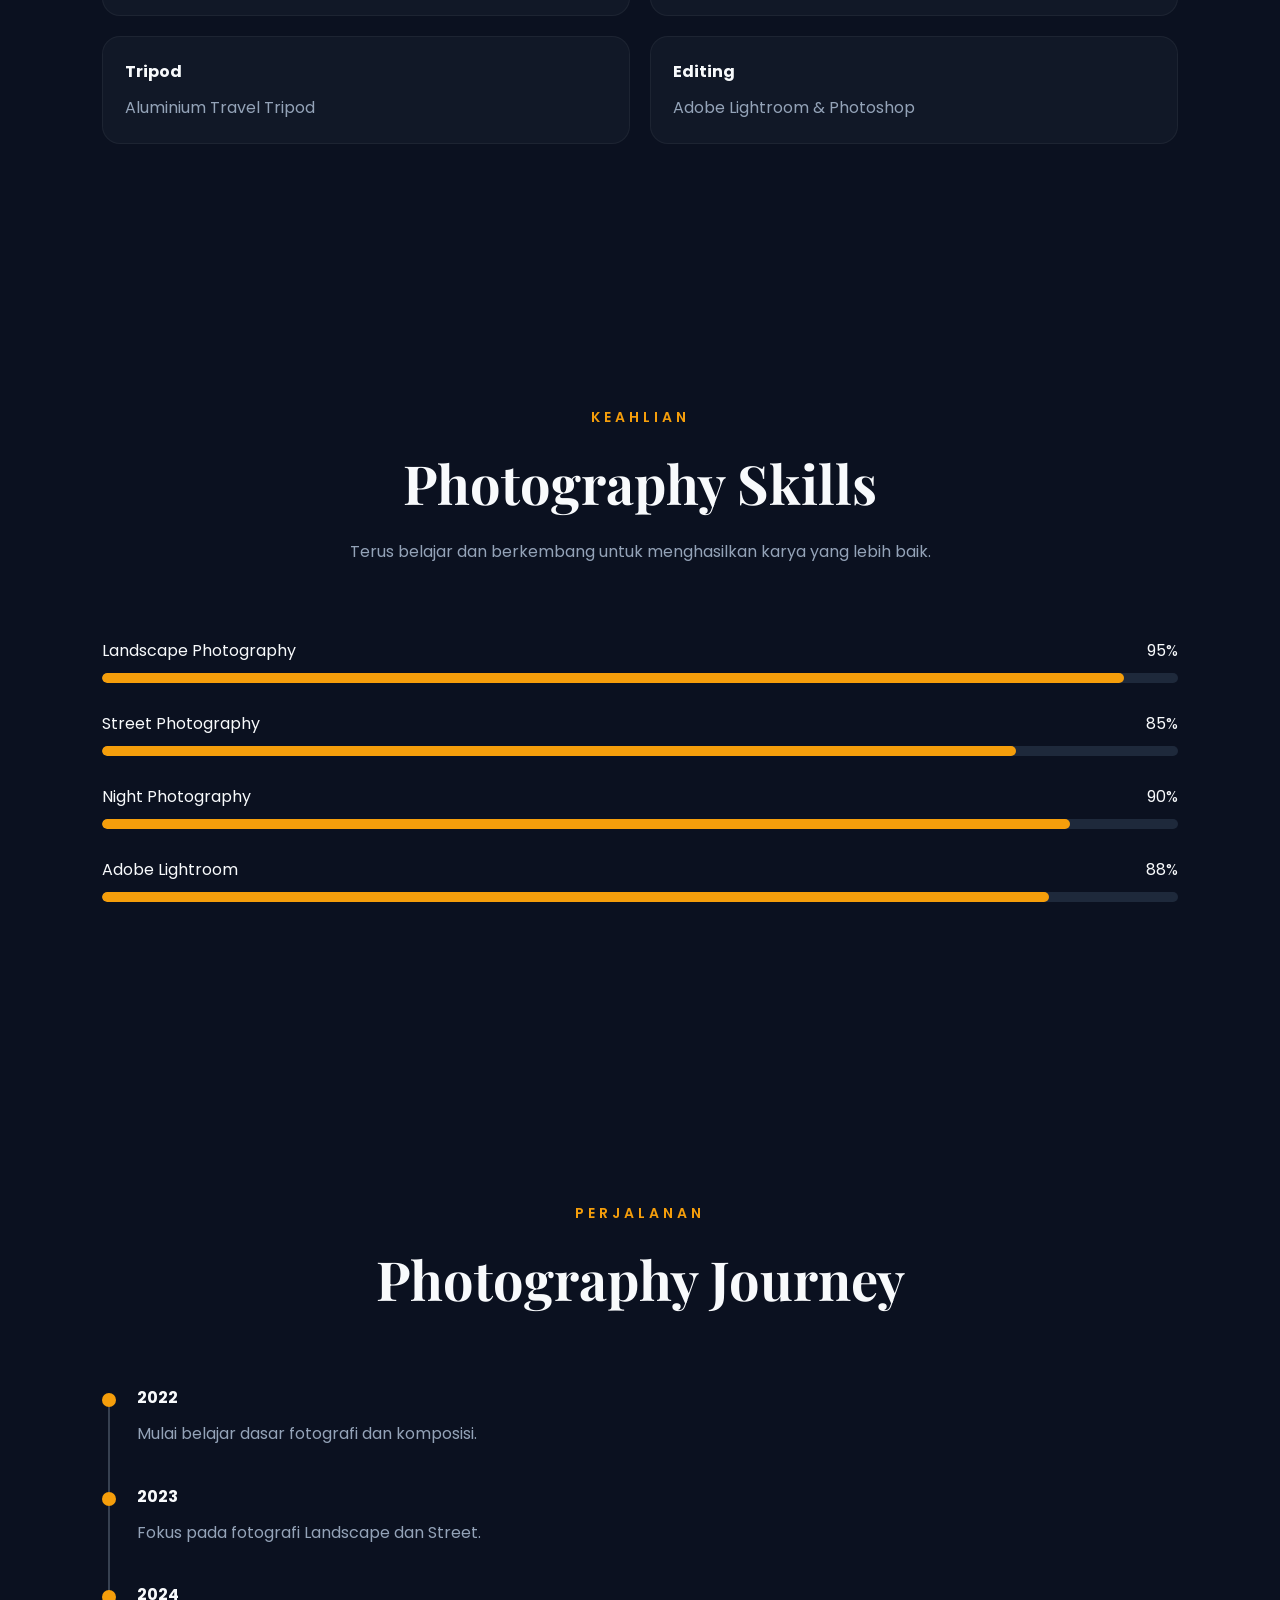
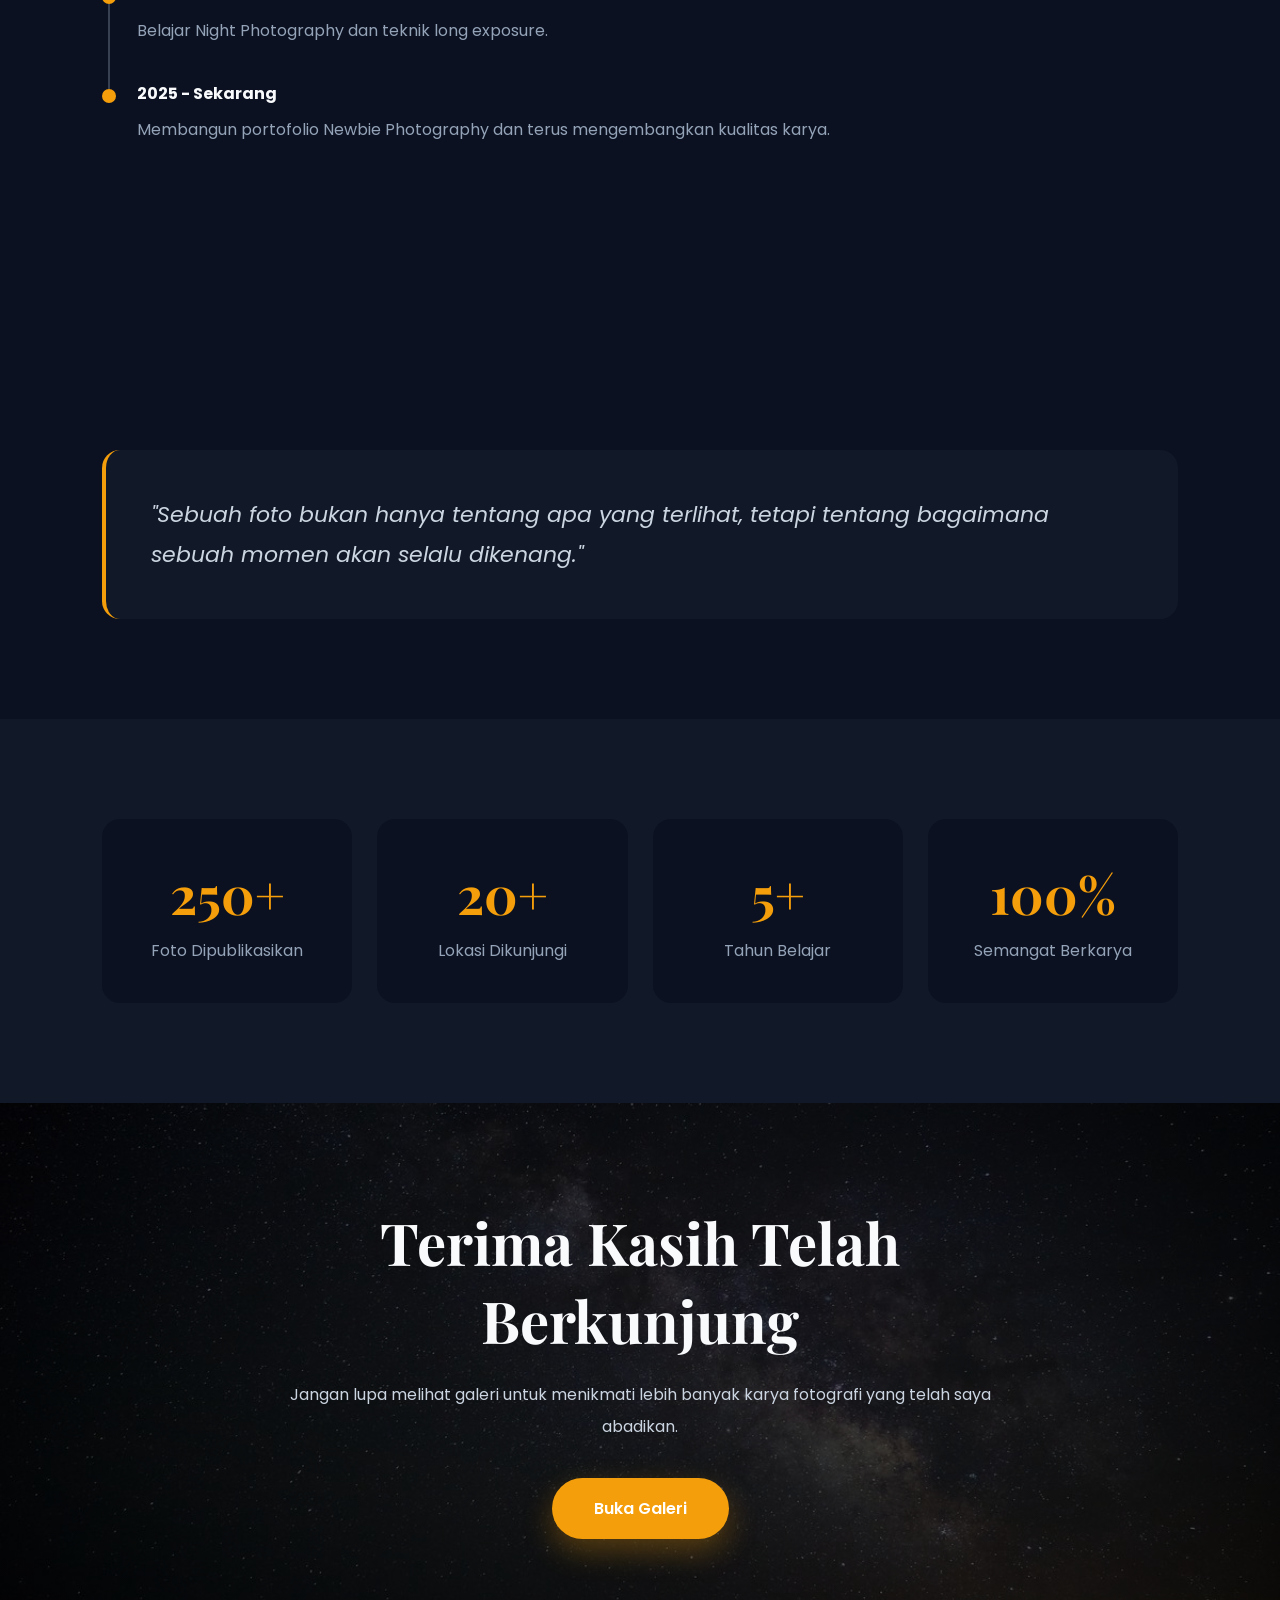
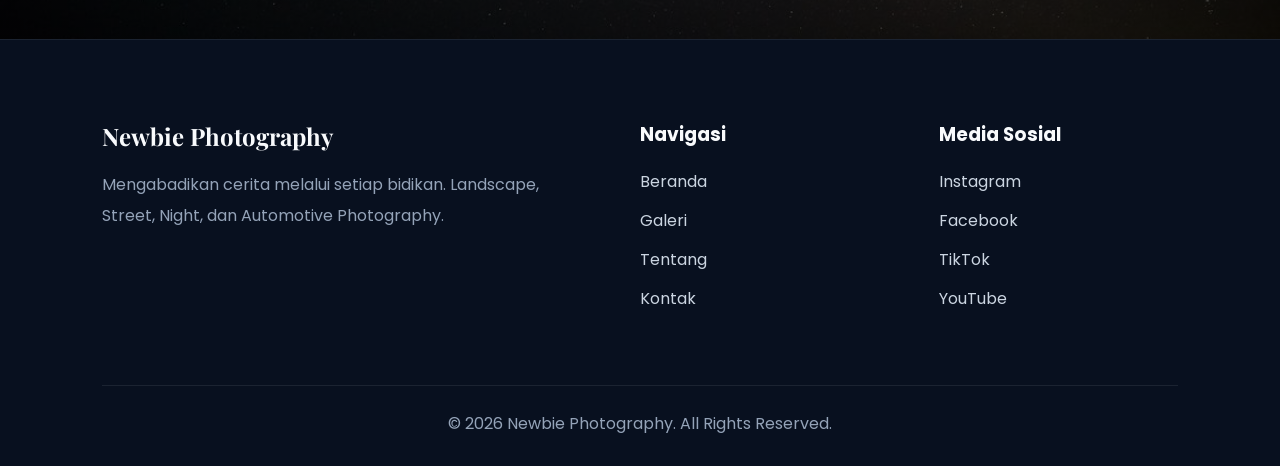
==== commit de332b52: "Update website" ====
--- a/about.html
+++ b/about.html
@@ -154,7 +154,7 @@
 
 <p>
 
-Canon EOS / Sony Alpha
+Google Pixel 8a / Sony Xperia 5 III
 
 </p>
 
@@ -166,7 +166,7 @@
 
 <p>
 
-50mm Prime & Ultra Wide
+Camera include
 
 </p>
 
--- a/css/responsive.css
+++ b/css/responsive.css
@@ -685,4 +685,6 @@
 
 }
 
+}
+
 }
